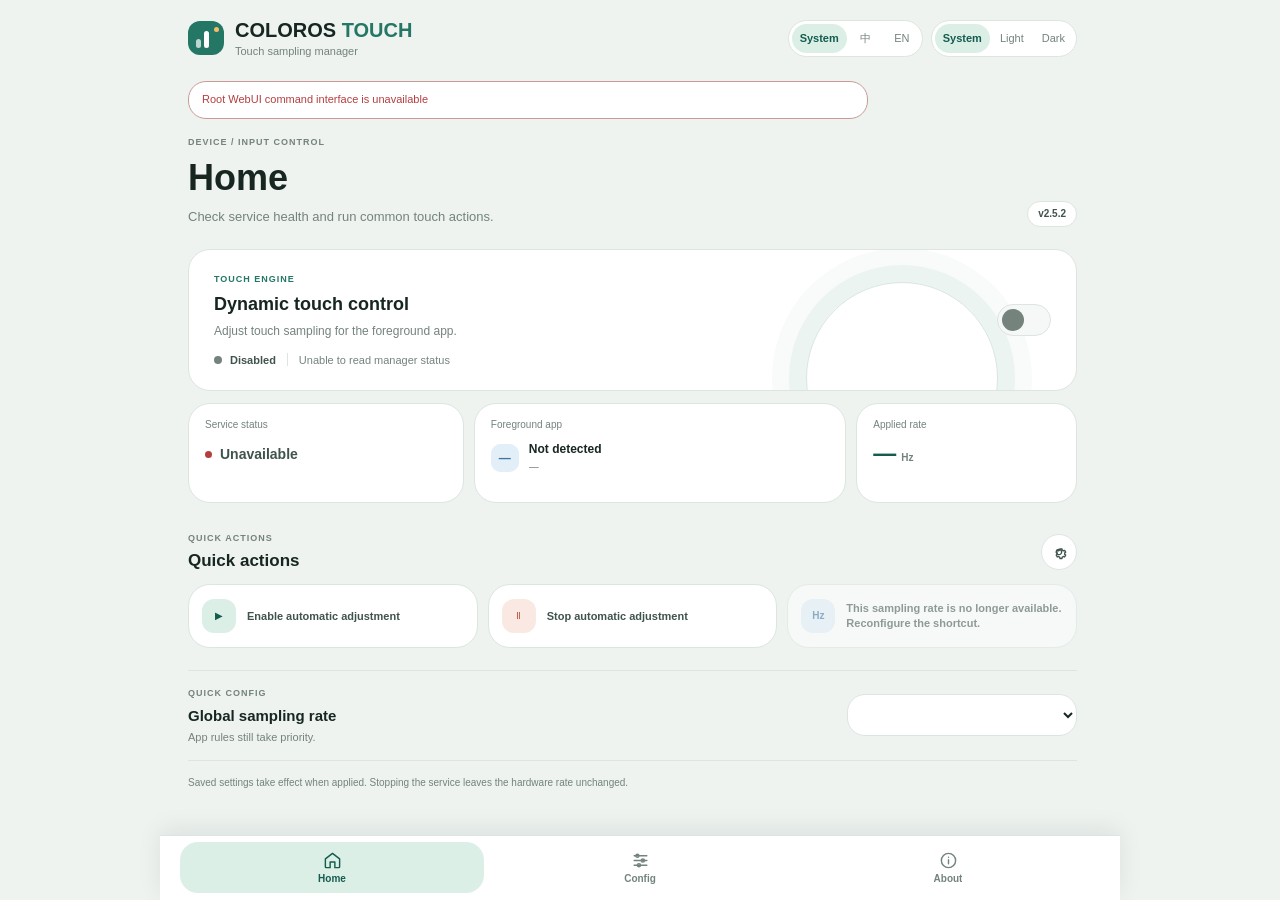
==== _unpacked/webroot/index.html @ 80cf731c "chore: set up installable module ZIP and GitHub draft releases Co-Authored-By: Claude Code <noreply@" ====
<!doctype html>
<html lang="zh-CN" data-theme="light">
<head>
  <meta charset="utf-8">
  <meta name="viewport" content="width=device-width, initial-scale=1, viewport-fit=cover">
  <meta name="color-scheme" content="light dark">
  <meta name="theme-color" content="#eaf1ee">
  <title>ColorOS Touch</title>
  <script>
    try {
      const mode = localStorage.getItem("touch-ui-theme-mode") || "system";
      const dark = mode === "dark" || (mode === "system" && matchMedia("(prefers-color-scheme: dark)").matches);
      document.documentElement.dataset.theme = dark ? "dark" : "light";
    } catch { document.documentElement.dataset.theme = "light"; }
  </script>
  <link rel="stylesheet" href="https://mui.kernelsu.org/internal/colors.css">
  <link rel="stylesheet" href="https://mui.kernelsu.org/internal/insets.css">
  <link rel="stylesheet" href="style.css">
</head>
<body>
  <main id="app-shell" class="app-shell">
    <header class="topbar">
      <a class="brand" href="#home" aria-label="ColorOS Touch">
        <span class="brand-mark" aria-hidden="true"><i></i><b></b></span>
        <span class="brand-copy"><strong>COLOROS <em>TOUCH</em></strong><small data-i18n="brandCaption">触控采样率管理</small></span>
      </a>
      <div class="preferences">
        <div class="preference-group" role="group" data-i18n-aria="languageLabel" aria-label="界面语言">
          <button type="button" data-language-mode="system" data-i18n="systemShort">系统</button>
          <button type="button" data-language-mode="zh">中</button>
          <button type="button" data-language-mode="en">EN</button>
        </div>
        <div class="preference-group" role="group" data-i18n-aria="themeLabel" aria-label="界面主题">
          <button type="button" data-theme-mode="system" data-i18n="systemShort">系统</button>
          <button type="button" data-theme-mode="light" data-i18n="lightShort">浅色</button>
          <button type="button" data-theme-mode="dark" data-i18n="darkShort">深色</button>
        </div>
      </div>
    </header>

    <div id="message" class="message" role="status" aria-live="polite"></div>

    <section class="page active" id="page-home" data-page="home" aria-labelledby="home-title">
      <div class="page-heading">
        <div><p class="eyebrow" data-i18n="homeEyebrow">DEVICE / INPUT CONTROL</p><h1 id="home-title" data-i18n="homeTitle">首页</h1><p class="page-description" data-i18n="homeDescription">查看触控服务状态并快速调整常用操作。</p></div>
        <span class="version-tag">v2.5.2</span>
      </div>

      <section class="engine-panel" aria-labelledby="engine-title">
        <div class="engine-copy">
          <p class="eyebrow" data-i18n="engineEyebrow">TOUCH ENGINE</p>
          <h2 id="engine-title" data-i18n="engineTitle">动态触控调整</h2>
          <p data-i18n="engineDescription">根据前台应用规则自动调整触控采样率。</p>
          <div class="engine-state"><span id="enabled-state-dot" class="state-dot"></span><strong id="enabled-label">读取中</strong><span class="state-divider"></span><span id="status-description" data-i18n="loading">正在读取状态…</span></div>
        </div>
        <label class="switch" data-i18n-aria="toggleLabel" aria-label="启用触控自动调整">
          <input id="enabled" type="checkbox" aria-labelledby="engine-title">
          <span class="switch-track"></span>
        </label>
      </section>

      <section class="status-grid" data-i18n-aria="statusGridLabel" aria-label="触控服务状态">
        <article class="status-cell">
          <span class="cell-label" data-i18n="serviceStatus">服务状态</span>
          <strong id="service-status" class="status-value loading" aria-live="polite">读取中</strong>
        </article>
        <article class="status-cell app-status-cell">
          <span class="cell-label" data-i18n="foregroundApp">前台应用</span>
          <div class="app-summary">
            <span id="foreground-icon" class="app-icon-placeholder" aria-hidden="true">A</span>
            <span class="app-summary-copy"><strong id="foreground-name" data-i18n="unknownApp">暂未检测</strong><small id="foreground-package">—</small></span>
          </div>
        </article>
        <article class="status-cell">
          <span class="cell-label" data-i18n="appliedRate">当前采样率</span>
          <strong class="rate-value"><span id="current-rate">—</span><small>Hz</small></strong>
        </article>
      </section>

      <section class="quick-section" aria-labelledby="quick-title">
        <div class="section-heading"><div><p class="eyebrow" data-i18n="quickEyebrow">QUICK ACTIONS</p><h2 id="quick-title" data-i18n="quickTitle">快捷操作</h2></div><button class="icon-button configure-shortcuts" type="button" data-goto="config" data-i18n-aria="configureShortcuts" aria-label="配置快捷操作" title="配置快捷操作"><svg viewBox="0 0 24 24" aria-hidden="true"><path d="M12 8.5a3.5 3.5 0 1 0 0 7 3.5 3.5 0 0 0 0-7Z"/><path d="m19.4 15 .1.1 1.4 1.1-1.4 2.4-1.7-.7a7.9 7.9 0 0 1-1.5.9l-.3 1.8h-2.8l-.3-1.8a7.9 7.9 0 0 1-1.5-.9l-1.7.7-1.4-2.4 1.4-1.1a7.8 7.8 0 0 1 0-1.8l-1.4-1.1 1.4-2.4 1.7.7a7.9 7.9 0 0 1 1.5-.9l.3-1.8h2.8l.3 1.8a7.9 7.9 0 0 1 1.5.9l1.7-.7 1.4 2.4-1.4 1.1a7.8 7.8 0 0 1 0 1.8Z"/></svg></button></div>
        <div id="quick-actions" class="quick-actions"></div>
      </section>

      <section class="quick-config" aria-labelledby="quick-config-title">
        <div><p class="eyebrow" data-i18n="quickConfigEyebrow">QUICK CONFIG</p><h2 id="quick-config-title" data-i18n="globalRateTitle">全局采样率</h2><p data-i18n="quickConfigHint">应用规则仍优先于全局值。</p></div>
        <label class="field compact-field"><span class="visually-hidden" data-i18n="globalRateLabel">全局触控采样率</span><select id="home-global-rate" data-i18n-aria="globalRateLabel" aria-label="全局触控采样率"></select></label>
      </section>
      <p class="page-footnote" data-i18n="homeFootnote">配置更改保存后生效；硬件当前值由系统或后续规则决定。</p>
    </section>

    <section class="page" id="page-config" data-page="config" aria-labelledby="config-title" hidden>
      <div class="page-heading">
        <div><p class="eyebrow" data-i18n="configEyebrow">PROFILES / COMMANDS</p><h1 id="config-title" data-i18n="configTitle">配置</h1><p class="page-description" data-i18n="configDescription">设置全局采样率、应用规则、命令映射和快捷操作。</p></div>
      </div>

      <section class="config-section" aria-labelledby="config-global-title">
        <div class="section-heading"><div><p class="eyebrow" data-i18n="baselineEyebrow">BASELINE / ALL APPS</p><h2 id="config-global-title" data-i18n="globalRateTitle">全局采样率</h2><p class="section-description" data-i18n="globalHint">未命中应用规则时采用此值。</p></div><span class="rate-readout"><strong id="global-rate-value">125</strong><small>Hz</small></span></div>
        <label class="field"><span data-i18n="globalRateLabel">全局触控采样率</span><select id="global-rate"></select></label>
      </section>

      <section class="config-section" aria-labelledby="rules-title">
        <div class="section-heading"><div><p class="eyebrow" data-i18n="rulesEyebrow">PER-APP / PRIORITY RULES</p><h2 id="rules-title" class="section-title"><svg class="section-icon" viewBox="0 0 24 24" aria-hidden="true" focusable="false"><rect x="3" y="3" width="7" height="7" rx="2"/><rect x="14" y="3" width="7" height="7" rx="2"/><rect x="3" y="14" width="7" height="7" rx="2"/><rect x="14" y="14" width="7" height="7" rx="2"/></svg><span data-i18n="rulesTitle">应用规则</span></h2><p class="section-description" data-i18n="rulesHint">应用名称和图标仅用于展示，规则文件仍保存包名与采样率。</p></div><span id="app-count" class="count-badge">0</span></div>
        <div class="rule-columns" aria-hidden="true"><span data-i18n="appColumn">应用</span><span data-i18n="rateColumn">采样率</span><span></span></div>
        <div id="game-rules" class="rule-list"></div>
        <form id="add-rule-form" class="add-rule-form">
          <label class="field package-field"><span data-i18n="packageLabel">应用包名</span><input id="new-package" type="text" inputmode="text" autocomplete="off" autocapitalize="none" spellcheck="false" maxlength="255" data-i18n-placeholder="packagePlaceholder" placeholder="com.example.app"></label>
          <label class="field rate-field"><span data-i18n="newRuleRateLabel">采样率</span><select id="new-rate"></select></label>
          <button class="button secondary add-button" type="submit"><span class="plus-mark" aria-hidden="true">+</span><span data-i18n="addAppButton">添加应用</span></button>
        </form>
      </section>

      <section class="config-section fallback-section" aria-labelledby="fallback-title">
        <div class="section-heading"><div><p class="eyebrow">MONITOR / PER-APP FALLBACK</p><h2 id="fallback-title" class="section-title"><svg class="section-icon" viewBox="0 0 24 24" aria-hidden="true" focusable="false"><path d="M4 7h11a5 5 0 0 1 0 10H8M8 13l-4 4 4 4M8 3 4 7l4 4"/></svg><span data-i18n="fallbackTitle">检测方式回退</span></h2><p class="section-description" data-i18n="fallbackHint">指定应用进入前台时切换检测方式；离开后恢复 Activity 事件监听。名单只影响检测方式，不改变应用采样率规则。</p></div></div>
        <label class="fallback-toggle-row"><span data-i18n="fallbackToggle">启用应用检测回退</span><span class="switch"><input id="fallback-enabled" type="checkbox"><span class="switch-track"></span></span></label>
        <div class="fallback-controls">
          <label class="field"><span data-i18n="fallbackMethodLabel">回退方式</span><select id="fallback-method"><option value="observer" data-i18n="fallbackMethodObserver">系统前台进程观察</option><option value="polling" data-i18n="fallbackMethodPolling">定时轮询</option></select></label>
          <label class="field"><span data-i18n="fallbackIntervalLabel">轮询间隔（秒）</span><input id="fallback-interval" type="number" min="1" max="60" step="1" value="3" inputmode="numeric"></label>
        </div>
        <div class="fallback-list-heading"><strong data-i18n="fallbackPackagesLabel">回退名单应用</strong></div>
        <div id="fallback-packages" class="fallback-packages"></div>
        <form id="add-fallback-form" class="fallback-form">
          <label class="field"><span data-i18n="packageLabel">应用包名</span><input id="fallback-package" type="text" inputmode="text" autocomplete="off" autocapitalize="none" spellcheck="false" maxlength="255" data-i18n-placeholder="fallbackPackagePlaceholder" placeholder="com.example.game"></label>
          <button class="button secondary add-button" type="submit"><span class="plus-mark" aria-hidden="true">+</span><span data-i18n="fallbackAddButton">添加到名单</span></button>
        </form>
      </section>

      <section class="config-section" aria-labelledby="shortcuts-title">
        <div class="section-heading"><div><p class="eyebrow" data-i18n="shortcutSettingsEyebrow">HOME / QUICK ACTIONS</p><h2 id="shortcuts-title" data-i18n="shortcutSettingsTitle">快捷操作设置</h2><p class="section-description" data-i18n="shortcutSettingsHint">选择首页三个操作槽执行的动作。</p></div></div>
        <div id="shortcut-settings" class="shortcut-settings"></div>
      </section>

      <details class="config-section command-section" open>
        <summary><span><p class="eyebrow" data-i18n="commandsEyebrow">ADVANCED / COMMAND MAP</p><strong class="section-title"><svg class="section-icon" viewBox="0 0 24 24" aria-hidden="true" focusable="false"><rect x="3" y="4" width="18" height="16" rx="3"/><path d="m7 9 3 3-3 3M13 15h4"/></svg><span data-i18n="commandsTitle">采样率命令映射</span></strong></span><span class="summary-mark" aria-hidden="true">⌄</span></summary>
        <div class="command-content"><p class="section-description" data-i18n="commandsHint">仅支持安全格式的 touchHidlTest 命令。修改后保存并重启服务以应用。</p>
          <form id="rate-form" class="rate-form">
            <label class="field"><span data-i18n="rateIdLabel">采样率编号</span><input id="rate-id" type="number" min="1" max="9999" step="1" required></label>
            <label class="field command-field"><span data-i18n="commandLabel">触控命令</span><input id="rate-command" type="text" spellcheck="false" required data-i18n-placeholder="commandPlaceholder" placeholder="touchHidlTest -c wo 0 26 12c"></label>
            <button class="button secondary" type="submit" data-i18n="addMappingButton">添加映射</button>
          </form>
          <ul id="rate-list" class="rate-list"></ul>
        </div>
      </details>
    </section>

    <section class="page" id="page-about" data-page="about" aria-labelledby="about-title" hidden>
      <div class="page-heading"><div><p class="eyebrow" data-i18n="aboutEyebrow">MODULE / DIAGNOSTICS</p><h1 id="about-title" data-i18n="aboutTitle">关于</h1><p class="page-description" data-i18n="aboutDescription">模块参数、设备信息和服务运行日志。</p></div></div>
      <section class="config-section" aria-labelledby="params-title">
        <div class="section-heading"><div><p class="eyebrow" data-i18n="paramsEyebrow">MODULE INFORMATION</p><h2 id="params-title" data-i18n="paramsTitle">模块参数</h2></div></div>
        <dl class="parameter-list"><div><dt data-i18n="moduleVersion">模块版本</dt><dd>2.5.2</dd></div><div><dt data-i18n="managerLabel">Root 管理器</dt><dd id="manager-name">—</dd></div><div><dt data-i18n="deviceLabel">设备</dt><dd id="device-info">—</dd></div><div><dt data-i18n="androidLabel">Android 版本</dt><dd id="android-version">—</dd></div><div><dt data-i18n="eventModeLabel">前台检测方式</dt><dd id="event-mode">—</dd></div><div><dt data-i18n="heartbeatLabel">最近心跳</dt><dd id="heartbeat-time">—</dd></div></dl>
      </section>
      <section class="config-section log-section" aria-labelledby="log-title">
        <div class="section-heading"><div><p class="eyebrow" data-i18n="logsEyebrow">SERVICE / LAST 100 LINES</p><h2 id="log-title" data-i18n="logsTitle">运行日志</h2><p class="section-description" data-i18n="logsHint">记录应用切换、规则命中和触控命令结果。</p></div><button id="refresh-log" class="icon-button" type="button" data-i18n-aria="refreshLabel" aria-label="刷新日志" title="刷新日志"><svg viewBox="0 0 24 24" aria-hidden="true"><path d="M20 7v5h-5M4 17v-5h5"/><path d="M5.6 9a7 7 0 0 1 11.8-2L20 12M4 12l2.6 5a7 7 0 0 0 11.8-2"/></svg></button></div>
        <pre id="log-output" aria-live="polite" data-i18n="emptyLog">暂无日志</pre>
      </section>
    </section>

    <div id="save-bar" class="save-bar" hidden><span class="save-state"><i class="save-dot"></i><span data-i18n="unsavedState">有未保存的更改</span></span><button id="save-settings" class="button primary" type="button"><span data-i18n="saveButton">保存更改</span><svg viewBox="0 0 24 24" aria-hidden="true"><path d="M5 12h14M13 6l6 6-6 6"/></svg></button></div>
  </main>

  <nav class="bottom-nav" data-i18n-aria="mainNavigation" aria-label="底部导航">
    <button type="button" class="nav-item active" data-goto="home" aria-current="page"><svg viewBox="0 0 24 24" aria-hidden="true"><path d="m3 10 9-7 9 7v10a1 1 0 0 1-1 1h-5v-7H9v7H4a1 1 0 0 1-1-1z"/></svg><span data-i18n="navHome">首页</span></button>
    <button type="button" class="nav-item" data-goto="config"><svg viewBox="0 0 24 24" aria-hidden="true"><path d="M4 6h16M4 12h16M4 18h16"/><circle cx="8" cy="6" r="2"/><circle cx="15" cy="12" r="2"/><circle cx="10" cy="18" r="2"/></svg><span data-i18n="navConfig">配置</span></button>
    <button type="button" class="nav-item" data-goto="about"><svg viewBox="0 0 24 24" aria-hidden="true"><circle cx="12" cy="12" r="9"/><path d="M12 11v5M12 8h.01"/></svg><span data-i18n="navAbout">关于</span></button>
  </nav>

  <dialog id="unsaved-dialog" class="unsaved-dialog" aria-labelledby="dialog-title" aria-describedby="dialog-copy">
    <form method="dialog" class="dialog-content">
      <span class="dialog-mark" aria-hidden="true">!</span><h2 id="dialog-title" data-i18n="dialogTitle">有未保存的修改</h2><p id="dialog-copy" data-i18n="dialogCopy">离开前要如何处理这些更改？</p>
      <div class="dialog-actions"><button id="dialog-save" class="button primary" type="button" data-i18n="dialogSave">保存</button><button id="dialog-discard" class="button secondary" type="button" data-i18n="dialogDiscard">放弃</button><button id="dialog-continue" class="button quiet" type="button" data-i18n="dialogContinue">继续编辑</button></div>
    </form>
  </dialog>
  <script src="script.js"></script>
</body>
</html>
---- _unpacked/webroot/style.css ----
:root {
  color-scheme: light;
  --page: #eef3f0;
  --card: #ffffff;
  --surface-muted: #f5f8f6;
  --ink: #182622;
  --ink-soft: #40534c;
  --muted: #74837c;
  --line: #dce5e0;
  --accent: var(--primary, #247765);
  --accent-strong: #145c4d;
  --accent-soft: #dcefe7;
  --blue: #3b73a4;
  --blue-soft: #e3eff8;
  --coral: #bd614b;
  --coral-soft: #fae9e3;
  --amber: #9a6a17;
  --amber-soft: #f7efd9;
  --danger: #b43e3e;
  --danger-soft: #f8e3e3;
  --nav-surface: var(--card);
  --nav-ink: var(--ink);
  --radius-small: 12px;
  --radius-control: 18px;
  --radius-card: 22px;
  --radius-dialog: 28px;
  --radius-pill: 999px;
  --top-inset: max(env(safe-area-inset-top, 0px), var(--window-inset-top, 0px));
  --bottom-inset: max(env(safe-area-inset-bottom, 0px), var(--window-inset-bottom, 0px));
  font-family: Roboto, "Noto Sans CJK SC", "Microsoft YaHei", sans-serif;
  font-synthesis: none;
  text-rendering: optimizeLegibility;
}

:root[data-theme="dark"] {
  color-scheme: dark;
  --page: #151d1b;
  --card: #1e2925;
  --surface-muted: #222f2a;
  --ink: #e7efeb;
  --ink-soft: #c0cec7;
  --muted: #91a098;
  --line: #34433c;
  --accent: var(--primary, #70c6a8);
  --accent-strong: #a1e2c9;
  --accent-soft: #263e35;
  --blue: #8abce5;
  --blue-soft: #243746;
  --coral: #ec9b82;
  --coral-soft: #432e29;
  --amber: #e4bd69;
  --amber-soft: #403722;
  --danger: #f09696;
  --danger-soft: #462a2a;
  --nav-surface: var(--card);
  --nav-ink: var(--ink);
}

:root[data-theme-mode="system"][data-theme="light"] {
  --page: var(--background, #eef3f0);
  --card: var(--surfaceContainer, var(--surface, #ffffff));
  --surface-muted: var(--surfaceContainerLow, #f5f8f6);
  --ink: var(--onBackground, #182622);
  --ink-soft: var(--onSurface, #40534c);
  --muted: var(--onSurfaceVariant, #74837c);
  --line: var(--outlineVariant, #dce5e0);
  --accent: var(--primary, #247765);
  --accent-strong: var(--onPrimaryContainer, #145c4d);
  --accent-soft: var(--primaryContainer, #dcefe7);
  --nav-surface: var(--surface, #ffffff);
  --nav-ink: var(--onSurface, #182622);
}

:root[data-theme-mode="system"][data-theme="dark"] {
  --page: var(--background, #151d1b);
  --card: var(--surfaceContainer, var(--surface, #1e2925));
  --surface-muted: var(--surfaceContainerLow, #222f2a);
  --ink: var(--onBackground, #e7efeb);
  --ink-soft: var(--onSurface, #c0cec7);
  --muted: var(--onSurfaceVariant, #91a098);
  --line: var(--outlineVariant, #34433c);
  --accent: var(--primary, #70c6a8);
  --accent-strong: var(--onPrimaryContainer, #a1e2c9);
  --accent-soft: var(--primaryContainer, #263e35);
  --nav-surface: var(--surface, #1e2925);
  --nav-ink: var(--onSurface, #e7efeb);
}

* { box-sizing: border-box; }
html { width: 100%; height: 100%; min-width: 320px; min-height: 100%; scroll-behavior: smooth; background: var(--page); }
body { display: grid; grid-template-rows: minmax(0, 1fr) auto; width: 100%; height: 100vh; height: 100dvh; min-width: 320px; min-height: 0; margin: 0; overflow: hidden; background: var(--page); color: var(--ink); }
button, input, select { font: inherit; }
button, select { -webkit-tap-highlight-color: transparent; }
button { color: inherit; }
button:focus-visible, a:focus-visible, input:focus-visible, select:focus-visible, summary:focus-visible { outline: 2px solid var(--accent); outline-offset: 2px; }
svg { width: 20px; height: 20px; fill: none; stroke: currentColor; stroke-width: 1.8; stroke-linecap: round; stroke-linejoin: round; }
[hidden] { display: none !important; }

.app-shell {
  width: min(100%, 960px);
  height: 100%;
  min-height: 0;
  margin: 0 auto;
  padding: max(14px, var(--top-inset)) 28px calc(170px + var(--bottom-inset));
  overflow-x: hidden;
  overflow-y: auto;
  overscroll-behavior-y: contain;
  scrollbar-gutter: stable;
}
.topbar { display: flex; align-items: center; justify-content: space-between; gap: 24px; min-height: 48px; margin-bottom: 34px; }
.brand { display: inline-flex; align-items: center; gap: 11px; min-width: 0; color: var(--ink); text-decoration: none; }
.brand-mark { position: relative; display: inline-flex; flex: 0 0 36px; align-items: flex-end; gap: 3px; width: 36px; height: 34px; padding: 7px 8px; border-radius: var(--radius-small); background: var(--accent); }
.brand-mark i, .brand-mark b { display: block; width: 5px; border-radius: 5px; background: #fff; }
.brand-mark i { height: 9px; opacity: .7; }
.brand-mark b { height: 17px; }
.brand-mark::after { position: absolute; top: 6px; right: 5px; width: 5px; height: 5px; border-radius: 50%; background: #f5bd67; content: ""; }
.brand-copy { display: grid; gap: 3px; }
.brand-copy strong { font-size: 20px; font-weight: 800; line-height: 1.15; }
.brand-copy em { color: var(--accent); font-style: normal; }
.brand-copy small { color: var(--muted); font-size: 11px; }
.preferences { display: flex; align-items: center; gap: 8px; }
.preference-group { display: inline-flex; gap: 2px; padding: 3px; border: 1px solid var(--line); border-radius: var(--radius-pill); background: var(--card); }
.preference-group button { min-width: 34px; min-height: 29px; padding: 0 8px; border: 0; border-radius: var(--radius-pill); background: transparent; color: var(--muted); font-size: 11px; cursor: pointer; }
.preference-group button[aria-pressed="true"] { background: var(--accent-soft); color: var(--accent-strong); font-weight: 700; }

.page { animation: page-in 180ms ease-out both; }
.page-heading { display: flex; align-items: flex-end; justify-content: space-between; gap: 20px; margin: 0 0 22px; }
.eyebrow { margin: 0 0 8px; color: var(--muted); font: 700 9px/1.2 Roboto, "Noto Sans", sans-serif; letter-spacing: 1px; }
h1, h2, p { overflow-wrap: anywhere; }
h1 { margin: 0; font-size: 36px; font-weight: 700; line-height: 1.2; }
h2 { margin: 0; font-size: 18px; font-weight: 700; line-height: 1.25; }
.page-description { max-width: 560px; margin: 8px 0 0; color: var(--muted); font-size: 13px; line-height: 1.55; }
.version-tag { flex: 0 0 auto; padding: 7px 10px; border: 1px solid var(--line); border-radius: var(--radius-pill); background: var(--card); color: var(--ink-soft); font: 700 10px/1 Roboto, sans-serif; }

.engine-panel { position: relative; display: flex; align-items: center; justify-content: space-between; gap: 22px; min-height: 142px; padding: 22px 25px; overflow: hidden; border: 1px solid var(--line); border-radius: var(--radius-card); background: var(--card); }
.engine-panel::after { position: absolute; right: 78px; bottom: -84px; width: 190px; height: 190px; border: 1px solid rgba(112, 198, 168, .18); border: 1px solid color-mix(in srgb, var(--accent) 18%, transparent); border-radius: 50%; box-shadow: 0 0 0 17px rgba(112, 198, 168, .05), 0 0 0 34px rgba(112, 198, 168, .03); box-shadow: 0 0 0 17px color-mix(in srgb, var(--accent) 5%, transparent), 0 0 0 34px color-mix(in srgb, var(--accent) 3%, transparent); content: ""; pointer-events: none; }
.engine-copy { position: relative; z-index: 1; max-width: 650px; }
.engine-copy > p:not(.eyebrow) { margin: 7px 0 13px; color: var(--muted); font-size: 12px; line-height: 1.5; }
.engine-copy .eyebrow { color: var(--accent); }
.engine-state { display: flex; flex-wrap: wrap; align-items: center; gap: 8px; color: var(--muted); font-size: 11px; }
.engine-state strong { color: var(--ink-soft); font-weight: 700; }
.state-dot { width: 8px; height: 8px; border-radius: 50%; background: var(--muted); }
.state-dot.enabled-dot { background: #36a778; box-shadow: 0 0 0 3px rgba(54, 167, 120, .16); box-shadow: 0 0 0 3px color-mix(in srgb, #36a778 16%, transparent); }
.state-divider { width: 1px; height: 13px; margin: 0 3px; background: var(--line); }
.switch { position: relative; z-index: 1; flex: 0 0 auto; width: 54px; height: 32px; cursor: pointer; }
.switch input { position: absolute; width: 1px; height: 1px; opacity: 0; }
.switch-track { position: absolute; inset: 0; border: 1px solid var(--line); border-radius: var(--radius-pill); background: var(--surface-muted); transition: background .18s ease, border-color .18s ease; }
.switch-track::after { position: absolute; top: 4px; left: 4px; width: 22px; height: 22px; border-radius: 50%; background: var(--muted); content: ""; transition: transform .18s ease, background .18s ease; }
.switch input:checked + .switch-track { border-color: var(--accent); background: var(--accent); }
.switch input:checked + .switch-track::after { transform: translateX(22px); background: #fff; }
.switch input:focus-visible + .switch-track { outline: 2px solid var(--accent); outline-offset: 3px; }

.status-grid { display: grid; grid-template-columns: 1fr 1.35fr .8fr; gap: 10px; margin-top: 12px; }
.status-cell { min-width: 0; min-height: 100px; padding: 15px 16px; border: 1px solid var(--line); border-radius: var(--radius-card); background: var(--card); }
.cell-label { display: block; margin-bottom: 12px; color: var(--muted); font-size: 10px; }
.status-value { display: inline-flex; align-items: center; min-height: 24px; color: var(--ink-soft); font-size: 14px; font-weight: 700; }
.status-value::before { width: 7px; height: 7px; margin-right: 8px; border-radius: 50%; background: var(--muted); content: ""; }
.status-value.running::before { background: #35a575; }
.status-value.starting::before, .status-value.waiting::before { background: var(--amber); }
.status-value.degraded::before { background: var(--coral); }
.status-value.error::before, .status-value.unavailable::before { background: var(--danger); }
.status-value.disabled::before { background: var(--muted); }
.app-summary { display: flex; align-items: center; gap: 10px; min-width: 0; }
.app-summary-copy { display: grid; gap: 4px; min-width: 0; }
.app-summary-copy strong { overflow: hidden; color: var(--ink); font-size: 12px; text-overflow: ellipsis; white-space: nowrap; }
.app-summary-copy small { overflow: hidden; color: var(--muted); font: 10px/1.3 Roboto, sans-serif; text-overflow: ellipsis; white-space: nowrap; }
.rate-value { display: flex; align-items: baseline; gap: 5px; color: var(--accent-strong); font: 700 23px/1 Roboto, sans-serif; }
.rate-value small, .rate-readout small { color: var(--muted); font-size: 10px; font-weight: 600; }
.app-avatar { position: relative; display: inline-grid; flex: 0 0 38px; width: 38px; height: 38px; overflow: hidden; place-items: center; border: 1px solid var(--line); border-radius: var(--radius-small); background: var(--blue-soft); }
.app-avatar img { position: absolute; inset: 0; width: 100%; height: 100%; object-fit: cover; }
.app-icon-placeholder { display: grid; width: 28px; height: 28px; place-items: center; border-radius: 10px; background: var(--blue-soft); color: var(--blue); font-size: 12px; font-weight: 700; }

.quick-section { margin-top: 30px; }
.section-heading { display: flex; align-items: center; justify-content: space-between; gap: 18px; }
.section-heading .eyebrow { margin-bottom: 6px; }
.section-heading h2 { font-size: 17px; }
.count-badge { flex: 0 0 auto; padding: 7px 10px; border-radius: var(--radius-pill); background: var(--surface-muted); color: var(--ink-soft); font-size: 11px; font-weight: 650; line-height: 1.3; white-space: nowrap; }
.section-title { display: flex; align-items: center; gap: 9px; min-width: 0; }
.section-icon { flex: 0 0 28px; width: 28px; height: 28px; padding: 5px; border-radius: 10px; background: var(--accent-soft); color: var(--accent-strong); }
.quick-actions { display: grid; grid-template-columns: repeat(3, minmax(0, 1fr)); gap: 10px; margin-top: 13px; }
.quick-action { display: flex; align-items: center; gap: 11px; min-width: 0; min-height: 64px; padding: 11px 13px; border: 1px solid var(--line); border-radius: var(--radius-card); background: var(--card); text-align: left; cursor: pointer; transition: border-color .15s ease, transform .15s ease; }
.quick-action:hover:not(:disabled) { transform: translateY(-1px); border-color: var(--accent); }
.quick-action:disabled { opacity: .55; cursor: default; }
.quick-action-icon { display: grid; flex: 0 0 34px; width: 34px; height: 34px; place-items: center; border-radius: var(--radius-small); background: var(--accent-soft); color: var(--accent-strong); font: 700 10px/1 Roboto, sans-serif; }
.quick-action-icon.disable { background: var(--coral-soft); color: var(--coral); }
.quick-action-icon.setGlobal { background: var(--blue-soft); color: var(--blue); }
.quick-action-icon.empty { background: var(--surface-muted); color: var(--muted); }
.quick-action-label { min-width: 0; color: var(--ink-soft); font-size: 11px; font-weight: 650; line-height: 1.35; overflow-wrap: anywhere; }
.icon-button { display: inline-grid; flex: 0 0 36px; width: 36px; height: 36px; padding: 0; place-items: center; border: 1px solid var(--line); border-radius: var(--radius-pill); background: var(--card); color: var(--ink-soft); cursor: pointer; }
.icon-button:hover:not(:disabled) { border-color: var(--accent); color: var(--accent); }
.icon-button:disabled { opacity: .35; cursor: not-allowed; }
.icon-button svg { width: 18px; height: 18px; }
.quick-config { display: flex; align-items: center; justify-content: space-between; gap: 22px; margin-top: 22px; padding: 17px 0; border-top: 1px solid var(--line); border-bottom: 1px solid var(--line); }
.quick-config h2 { font-size: 15px; }
.quick-config p:not(.eyebrow) { margin: 5px 0 0; color: var(--muted); font-size: 11px; }
.compact-field { width: min(230px, 42%); }
.visually-hidden { position: absolute; width: 1px; height: 1px; overflow: hidden; clip: rect(0, 0, 0, 0); white-space: nowrap; }
.page-footnote { margin: 14px 0 0; color: var(--muted); font-size: 10px; line-height: 1.5; }

.config-section { padding: 21px 0 23px; border-bottom: 1px solid var(--line); }
.section-description { max-width: 680px; margin: 6px 0 0; color: var(--muted); font-size: 11px; line-height: 1.55; }
.rate-readout { display: inline-flex; align-items: baseline; gap: 4px; padding: 8px 11px; border-radius: var(--radius-pill); background: var(--accent-soft); color: var(--accent-strong); }
.rate-readout strong { font: 700 18px/1 Roboto, sans-serif; }
.field { display: grid; gap: 7px; min-width: 0; color: var(--ink-soft); font-size: 10px; font-weight: 650; }
.field input, .field select { width: 100%; min-width: 0; min-height: 42px; padding: 0 14px; border: 1px solid var(--line); border-radius: var(--radius-control); background: var(--card); color: var(--ink); font-size: 12px; }
.field input::placeholder { color: var(--muted); opacity: .8; }
.field select { padding-right: 30px; }
#global-rate { max-width: 360px; margin-top: 16px; }
.rule-columns, .rule-row { display: grid; grid-template-columns: minmax(0, 1fr) 145px 40px; align-items: center; gap: 12px; }
.rule-columns { padding: 15px 0 7px; color: var(--muted); font-size: 9px; }
.rule-row { min-height: 64px; padding: 8px 0; border-top: 1px solid var(--line); }
.application-identity { display: flex; align-items: center; gap: 10px; min-width: 0; }
.application-copy { display: grid; gap: 4px; min-width: 0; }
.application-copy strong { overflow: hidden; color: var(--ink); font-size: 12px; font-weight: 650; text-overflow: ellipsis; white-space: nowrap; }
.application-copy small { overflow: hidden; color: var(--muted); font: 10px/1.25 Roboto, sans-serif; text-overflow: ellipsis; white-space: nowrap; }
.rule-row select { width: 100%; min-width: 0; min-height: 38px; padding: 0 10px; border: 1px solid var(--line); border-radius: var(--radius-control); background: var(--card); color: var(--ink); font-size: 11px; }
.remove-button { width: 34px; height: 34px; border-color: transparent; color: var(--muted); }
.remove-button svg { width: 17px; height: 17px; }
.empty-rules { margin: 0; padding: 18px 10px; border-top: 1px solid var(--line); color: var(--muted); font-size: 11px; line-height: 1.6; text-align: center; }
.add-rule-form { display: grid; grid-template-columns: minmax(0, 1fr) 160px auto; align-items: end; gap: 10px; margin-top: 16px; }
.fallback-toggle-row { display: flex; align-items: center; justify-content: space-between; gap: 18px; min-height: 52px; margin-top: 13px; color: var(--ink-soft); font-size: 11px; font-weight: 650; cursor: pointer; }
.fallback-controls { display: grid; grid-template-columns: minmax(0, 1fr) minmax(140px, .45fr); gap: 12px; margin-top: 8px; }
.fallback-controls input:disabled { opacity: .55; }
.fallback-list-heading { margin-top: 17px; color: var(--ink-soft); font-size: 10px; }
.fallback-packages { margin-top: 7px; }
.fallback-row { display: grid; grid-template-columns: minmax(0, 1fr) 40px; align-items: center; gap: 12px; min-height: 58px; padding: 7px 0; border-top: 1px solid var(--line); }
.fallback-form { display: grid; grid-template-columns: minmax(0, 1fr) auto; align-items: end; gap: 10px; margin-top: 13px; }
.button { display: inline-flex; align-items: center; justify-content: center; gap: 8px; min-height: 42px; padding: 0 16px; border: 1px solid transparent; border-radius: var(--radius-pill); font-size: 11px; font-weight: 700; cursor: pointer; transition: transform .15s ease, filter .15s ease; }
.button:hover { filter: brightness(.97); }
.button:active { transform: translateY(1px); }
.button svg { width: 16px; height: 16px; }
.button.primary { background: var(--accent); color: #fff; }
:root[data-theme="dark"] .button.primary { color: #10221b; }
.button.secondary { border-color: var(--line); background: var(--card); color: var(--ink-soft); }
.button.quiet { border-color: transparent; background: transparent; color: var(--muted); }
.add-button { min-width: 130px; }
.plus-mark { font-size: 18px; font-weight: 400; line-height: 1; }
.shortcut-settings { display: grid; gap: 10px; margin-top: 15px; }
.shortcut-setting-row { display: grid; grid-template-columns: minmax(0, 1fr); gap: 12px; }
.shortcut-setting-row.has-rate { grid-template-columns: minmax(0, 1.4fr) minmax(160px, .8fr); }
.command-section { padding: 0; }
.command-section summary { display: flex; align-items: center; justify-content: space-between; gap: 18px; min-height: 74px; border-radius: var(--radius-control); list-style: none; cursor: pointer; }
.command-section summary::-webkit-details-marker { display: none; }
.command-section summary strong { font-size: 15px; }
.summary-mark { color: var(--muted); font-size: 18px; transition: transform .18s ease; }
.command-section[open] .summary-mark { transform: rotate(180deg); }
.command-content { padding: 0 0 20px; }
.rate-form { display: grid; grid-template-columns: 135px minmax(0, 1fr) auto; align-items: end; gap: 10px; margin-top: 15px; }
.rate-list { display: grid; gap: 0; margin: 12px 0 0; padding: 0; list-style: none; }
.rate-list li { display: grid; grid-template-columns: 64px minmax(0, 1fr) 34px; align-items: center; gap: 12px; min-height: 47px; border-top: 1px solid var(--line); }
.rate-list strong { color: var(--ink-soft); font: 700 11px Roboto, sans-serif; white-space: nowrap; }
.rate-list code { min-width: 0; overflow-wrap: anywhere; color: var(--muted); font: 10px/1.4 "Roboto Mono", Consolas, monospace; }
.mapping-remove { width: 32px; height: 32px; }
.parameter-list { display: grid; margin: 15px 0 0; }
.parameter-list > div { display: grid; grid-template-columns: minmax(125px, .7fr) minmax(0, 1.3fr); gap: 16px; padding: 11px 0; border-top: 1px solid var(--line); }
.parameter-list dt { color: var(--muted); font-size: 11px; }
.parameter-list dd { margin: 0; color: var(--ink-soft); font-size: 11px; font-weight: 650; overflow-wrap: anywhere; }
.log-section { border-bottom: 0; }
.log-section pre { max-height: min(43vh, 420px); min-height: 145px; margin: 14px 0 0; padding: 16px; overflow: auto; border: 1px solid var(--line); border-radius: var(--radius-card); background: var(--card); color: var(--ink-soft); font: 10px/1.6 "Roboto Mono", Consolas, monospace; white-space: pre-wrap; overflow-wrap: anywhere; }

.bottom-nav { position: relative; z-index: 20; display: grid; grid-template-columns: repeat(3, minmax(0, 1fr)); gap: 4px; width: min(100%, 960px); min-height: 65px; margin: 0 auto; padding: 6px 20px calc(7px + var(--bottom-inset)); border-top: 1px solid var(--line); background: var(--nav-surface); color: var(--nav-ink); box-shadow: 0 -6px 24px rgba(16, 29, 24, .08); box-shadow: 0 -6px 24px color-mix(in srgb, #101d18 8%, transparent); }
.nav-item { display: grid; min-width: 0; min-height: 48px; justify-items: center; align-content: center; gap: 3px; padding: 3px 8px; border: 0; border-radius: var(--radius-control); background: transparent; color: var(--muted); cursor: pointer; }
.nav-item svg { width: 19px; height: 19px; }
.nav-item span { max-width: 100%; overflow: hidden; font-size: 10px; font-weight: 650; text-overflow: ellipsis; white-space: nowrap; }
.nav-item.active { background: var(--accent-soft); color: var(--accent-strong); }
.save-bar { position: fixed; z-index: 19; right: max(14px, calc((100vw - 904px) / 2)); bottom: calc(75px + var(--bottom-inset)); left: max(14px, calc((100vw - 904px) / 2)); display: flex; align-items: center; justify-content: space-between; gap: 12px; min-height: 56px; padding: 7px 9px 7px 15px; border: 1px solid var(--line); border-radius: var(--radius-card); background: var(--card); box-shadow: 0 8px 28px rgba(16, 29, 24, .15); box-shadow: 0 8px 28px color-mix(in srgb, #101d18 15%, transparent); }
.save-state { display: inline-flex; align-items: center; gap: 8px; min-width: 0; color: var(--amber); font-size: 11px; font-weight: 650; }
.save-dot { flex: 0 0 7px; width: 7px; height: 7px; border-radius: 50%; background: var(--amber); }
.save-bar .button { min-height: 38px; }
.message { display: none; max-width: 680px; margin: -15px 0 18px; padding: 10px 13px; border: 1px solid var(--line); border-radius: var(--radius-control); background: var(--card); color: var(--ink-soft); font-size: 11px; line-height: 1.45; }
.message.visible { display: block; animation: page-in 140ms ease-out both; }
.message.error { border-color: rgba(180, 62, 62, .45); border-color: color-mix(in srgb, var(--danger) 45%, var(--line)); color: var(--danger); }
.unsaved-dialog { width: min(420px, calc(100% - 28px)); padding: 0; border: 1px solid var(--line); border-radius: var(--radius-dialog); background: var(--card); color: var(--ink); box-shadow: 0 20px 70px #0006; }
.unsaved-dialog::backdrop { background: #10171499; backdrop-filter: blur(2px); }
.dialog-content { padding: 23px; }
.dialog-mark { display: grid; width: 34px; height: 34px; margin-bottom: 14px; place-items: center; border-radius: var(--radius-small); background: var(--amber-soft); color: var(--amber); font-size: 18px; font-weight: 700; }
.dialog-content h2 { font-size: 17px; }
.dialog-content p { margin: 8px 0 21px; color: var(--muted); font-size: 12px; line-height: 1.5; }
.dialog-actions { display: flex; flex-wrap: wrap; justify-content: flex-end; gap: 7px; }

@keyframes page-in { from { opacity: .55; transform: translateY(3px); } to { opacity: 1; transform: translateY(0); } }

@media (max-width: 650px) {
  .app-shell { padding-right: 18px; padding-left: 18px; }
  .topbar { flex-wrap: wrap; gap: 11px; margin-bottom: 28px; }
  .preferences { width: 100%; justify-content: space-between; }
  .preference-group { flex: 1 1 0; justify-content: center; }
  .preference-group button { flex: 1 1 0; }
  .page-heading { margin-bottom: 18px; }
  .status-grid { grid-template-columns: 1fr 1fr; }
  .app-status-cell { grid-column: 1 / -1; grid-row: 2; }
  .quick-actions { grid-template-columns: 1fr; gap: 7px; }
  .quick-action { min-height: 54px; }
  .shortcut-setting-row.has-rate { grid-template-columns: minmax(0, 1fr) minmax(128px, .8fr); }
  .rate-form { grid-template-columns: 110px minmax(0, 1fr); }
  .rate-form .button { grid-column: 1 / -1; }
  .bottom-nav { padding-right: 13px; padding-left: 13px; }
  .save-bar { right: 12px; left: 12px; }
}

@media (max-width: 390px) {
  .app-shell { padding-right: 13px; padding-left: 13px; }
  .brand-copy strong { font-size: 18px; }
  .preferences { gap: 5px; }
  .preference-group button { min-width: 30px; padding-right: 5px; padding-left: 5px; font-size: 10px; }
  h1 { font-size: 32px; }
  .engine-panel { min-height: 138px; padding: 18px 14px; }
  .engine-copy > p:not(.eyebrow) { max-width: 235px; }
  .status-cell { padding: 13px 11px; }
  .rule-columns, .rule-row { grid-template-columns: minmax(0, 1fr) 104px 32px; gap: 6px; }
  .rule-row select { min-height: 36px; padding: 0 4px; font-size: 10px; }
  .remove-button { width: 32px; height: 32px; }
  .application-identity { gap: 7px; }
  .app-avatar { flex-basis: 32px; width: 32px; height: 32px; }
  .application-copy strong { font-size: 10px; }
  .application-copy small { font-size: 9px; }
  .add-rule-form { grid-template-columns: minmax(0, 1fr) 105px; gap: 8px; }
  .add-rule-form .add-button { grid-column: 1 / -1; }
  .fallback-controls { grid-template-columns: minmax(0, 1fr) minmax(100px, .55fr); gap: 8px; }
  .fallback-form { grid-template-columns: minmax(0, 1fr) 120px; gap: 8px; }
  .fallback-form .add-button { min-width: 0; padding: 0 8px; }
  .shortcut-setting-row { grid-template-columns: 1fr; gap: 8px; }
  .parameter-list > div { grid-template-columns: 115px minmax(0, 1fr); gap: 9px; }
  .save-bar { min-height: 53px; padding-left: 10px; }
  .save-state { max-width: 48%; font-size: 10px; }
  .save-bar .button { padding: 0 10px; }
  .bottom-nav { padding-right: 8px; padding-left: 8px; }
}

@media (prefers-reduced-motion: reduce) {
  *, *::before, *::after { scroll-behavior: auto !important; transition-duration: .01ms !important; animation-duration: .01ms !important; }
}
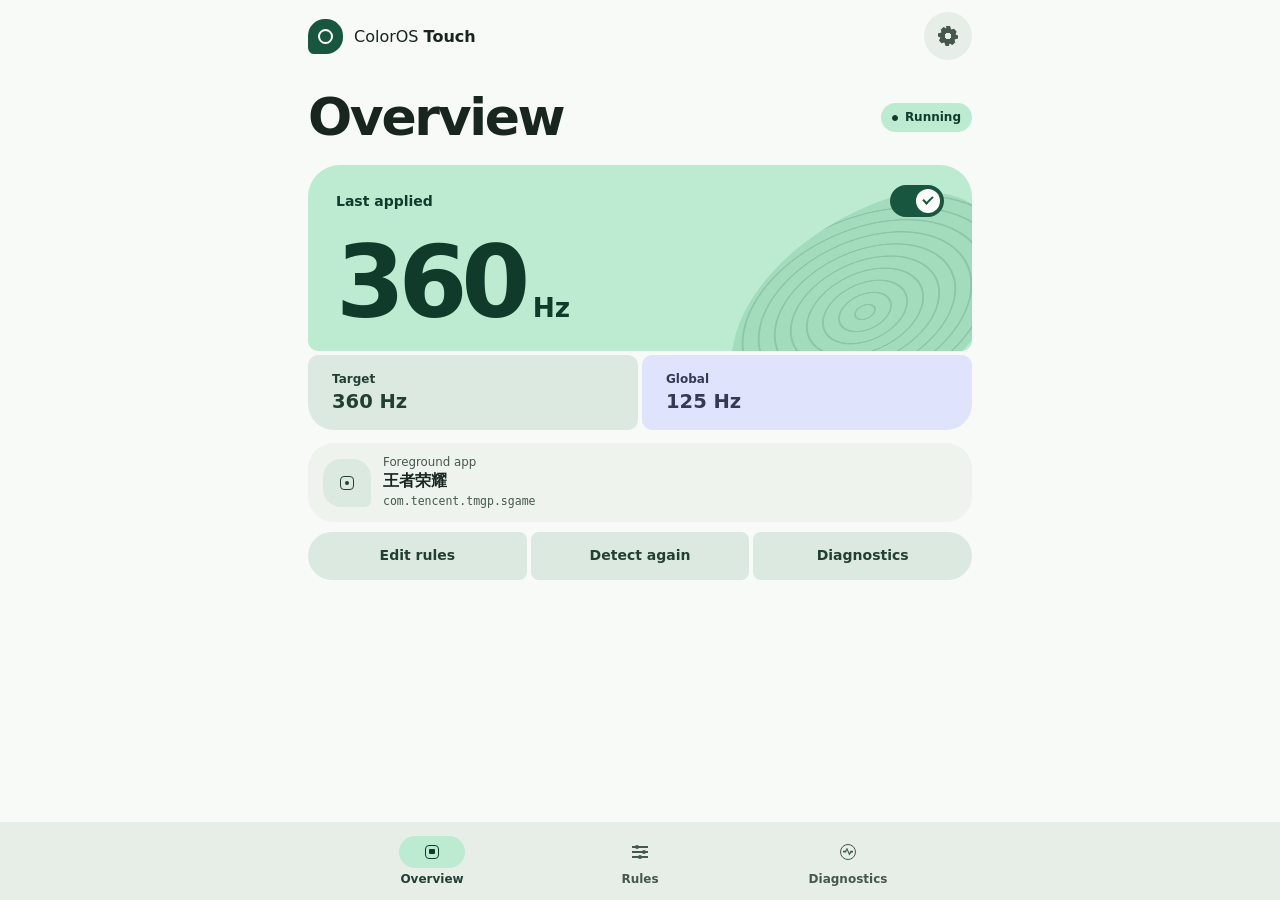
==== commit c35b3e46: "release: 1.0.0 initial public build with hardened Rust listener - mark every build as unofficial in " ====
--- a/_unpacked/webroot/index.html
+++ b/_unpacked/webroot/index.html
@@ -1,175 +1,109 @@
 <!doctype html>
-<html lang="zh-CN" data-theme="light">
+<html lang="zh-CN">
 <head>
   <meta charset="utf-8">
-  <meta name="viewport" content="width=device-width, initial-scale=1, viewport-fit=cover">
+  <meta name="viewport" content="width=device-width,initial-scale=1,viewport-fit=cover">
+  <meta name="theme-color" content="#f7faf6">
   <meta name="color-scheme" content="light dark">
-  <meta name="theme-color" content="#eaf1ee">
   <title>ColorOS Touch</title>
-  <script>
-    try {
-      const mode = localStorage.getItem("touch-ui-theme-mode") || "system";
-      const dark = mode === "dark" || (mode === "system" && matchMedia("(prefers-color-scheme: dark)").matches);
-      document.documentElement.dataset.theme = dark ? "dark" : "light";
-    } catch { document.documentElement.dataset.theme = "light"; }
-  </script>
-  <link rel="stylesheet" href="https://mui.kernelsu.org/internal/colors.css">
-  <link rel="stylesheet" href="https://mui.kernelsu.org/internal/insets.css">
   <link rel="stylesheet" href="style.css">
+  <script defer src="script.js"></script>
 </head>
 <body>
-  <main id="app-shell" class="app-shell">
-    <header class="topbar">
-      <a class="brand" href="#home" aria-label="ColorOS Touch">
-        <span class="brand-mark" aria-hidden="true"><i></i><b></b></span>
-        <span class="brand-copy"><strong>COLOROS <em>TOUCH</em></strong><small data-i18n="brandCaption">触控采样率管理</small></span>
-      </a>
-      <div class="preferences">
-        <div class="preference-group" role="group" data-i18n-aria="languageLabel" aria-label="界面语言">
-          <button type="button" data-language-mode="system" data-i18n="systemShort">系统</button>
-          <button type="button" data-language-mode="zh">中</button>
-          <button type="button" data-language-mode="en">EN</button>
+  <header class="topbar">
+    <div class="brand"><span class="mark" aria-hidden="true"></span><span>ColorOS <b>Touch</b></span></div>
+    <button id="preferences" class="icon-button" type="button" data-label="preferences" aria-label="界面设置"><span class="symbol settings-icon" aria-hidden="true"></span></button>
+  </header>
+  <main>
+    <section id="overview" aria-labelledby="overview-title">
+      <div class="page-heading">
+        <h1 id="overview-title" data-i="overview">概览</h1>
+        <span class="state" id="state" data-state="loading" role="status">加载中</span>
+      </div>
+      <div class="telemetry">
+        <div class="telemetry-content">
+          <div class="hero-art" aria-hidden="true"></div>
+          <div class="hero-top">
+            <span data-i="applied">最近成功下发</span>
+            <label class="switch"><input id="enabled" type="checkbox" role="switch" data-label="enable" aria-label="启用触控优化" disabled><span></span></label>
+          </div>
+          <div class="rate"><strong id="applied">—</strong><span>Hz</span></div>
         </div>
-        <div class="preference-group" role="group" data-i18n-aria="themeLabel" aria-label="界面主题">
-          <button type="button" data-theme-mode="system" data-i18n="systemShort">系统</button>
-          <button type="button" data-theme-mode="light" data-i18n="lightShort">浅色</button>
-          <button type="button" data-theme-mode="dark" data-i18n="darkShort">深色</button>
+        <div class="hero-bottom">
+          <div><span data-i="target">目标档</span><b id="target">—</b></div>
+          <div><span data-i="global">全局档</span><b id="global">—</b></div>
         </div>
       </div>
-    </header>
-
-    <div id="message" class="message" role="status" aria-live="polite"></div>
-
-    <section class="page active" id="page-home" data-page="home" aria-labelledby="home-title">
-      <div class="page-heading">
-        <div><p class="eyebrow" data-i18n="homeEyebrow">DEVICE / INPUT CONTROL</p><h1 id="home-title" data-i18n="homeTitle">首页</h1><p class="page-description" data-i18n="homeDescription">查看触控服务状态并快速调整常用操作。</p></div>
-        <span class="version-tag">v2.5.2</span>
+      <div class="info-panel foreground">
+        <div class="app-glyph" aria-hidden="true"><span class="symbol app-icon"></span></div>
+        <div><small data-i="foreground">前台应用</small><strong id="foreground">—</strong><span id="package" class="mono"></span></div>
       </div>
-
-      <section class="engine-panel" aria-labelledby="engine-title">
-        <div class="engine-copy">
-          <p class="eyebrow" data-i18n="engineEyebrow">TOUCH ENGINE</p>
-          <h2 id="engine-title" data-i18n="engineTitle">动态触控调整</h2>
-          <p data-i18n="engineDescription">根据前台应用规则自动调整触控采样率。</p>
-          <div class="engine-state"><span id="enabled-state-dot" class="state-dot"></span><strong id="enabled-label">读取中</strong><span class="state-divider"></span><span id="status-description" data-i18n="loading">正在读取状态…</span></div>
-        </div>
-        <label class="switch" data-i18n-aria="toggleLabel" aria-label="启用触控自动调整">
-          <input id="enabled" type="checkbox" aria-labelledby="engine-title">
-          <span class="switch-track"></span>
-        </label>
-      </section>
-
-      <section class="status-grid" data-i18n-aria="statusGridLabel" aria-label="触控服务状态">
-        <article class="status-cell">
-          <span class="cell-label" data-i18n="serviceStatus">服务状态</span>
-          <strong id="service-status" class="status-value loading" aria-live="polite">读取中</strong>
-        </article>
-        <article class="status-cell app-status-cell">
-          <span class="cell-label" data-i18n="foregroundApp">前台应用</span>
-          <div class="app-summary">
-            <span id="foreground-icon" class="app-icon-placeholder" aria-hidden="true">A</span>
-            <span class="app-summary-copy"><strong id="foreground-name" data-i18n="unknownApp">暂未检测</strong><small id="foreground-package">—</small></span>
-          </div>
-        </article>
-        <article class="status-cell">
-          <span class="cell-label" data-i18n="appliedRate">当前采样率</span>
-          <strong class="rate-value"><span id="current-rate">—</span><small>Hz</small></strong>
-        </article>
-      </section>
-
-      <section class="quick-section" aria-labelledby="quick-title">
-        <div class="section-heading"><div><p class="eyebrow" data-i18n="quickEyebrow">QUICK ACTIONS</p><h2 id="quick-title" data-i18n="quickTitle">快捷操作</h2></div><button class="icon-button configure-shortcuts" type="button" data-goto="config" data-i18n-aria="configureShortcuts" aria-label="配置快捷操作" title="配置快捷操作"><svg viewBox="0 0 24 24" aria-hidden="true"><path d="M12 8.5a3.5 3.5 0 1 0 0 7 3.5 3.5 0 0 0 0-7Z"/><path d="m19.4 15 .1.1 1.4 1.1-1.4 2.4-1.7-.7a7.9 7.9 0 0 1-1.5.9l-.3 1.8h-2.8l-.3-1.8a7.9 7.9 0 0 1-1.5-.9l-1.7.7-1.4-2.4 1.4-1.1a7.8 7.8 0 0 1 0-1.8l-1.4-1.1 1.4-2.4 1.7.7a7.9 7.9 0 0 1 1.5-.9l.3-1.8h2.8l.3 1.8a7.9 7.9 0 0 1 1.5.9l1.7-.7 1.4 2.4-1.4 1.1a7.8 7.8 0 0 1 0 1.8Z"/></svg></button></div>
-        <div id="quick-actions" class="quick-actions"></div>
-      </section>
-
-      <section class="quick-config" aria-labelledby="quick-config-title">
-        <div><p class="eyebrow" data-i18n="quickConfigEyebrow">QUICK CONFIG</p><h2 id="quick-config-title" data-i18n="globalRateTitle">全局采样率</h2><p data-i18n="quickConfigHint">应用规则仍优先于全局值。</p></div>
-        <label class="field compact-field"><span class="visually-hidden" data-i18n="globalRateLabel">全局触控采样率</span><select id="home-global-rate" data-i18n-aria="globalRateLabel" aria-label="全局触控采样率"></select></label>
-      </section>
-      <p class="page-footnote" data-i18n="homeFootnote">配置更改保存后生效；硬件当前值由系统或后续规则决定。</p>
+      <div id="shortcuts" class="quick-actions"></div>
     </section>
 
-    <section class="page" id="page-config" data-page="config" aria-labelledby="config-title" hidden>
-      <div class="page-heading">
-        <div><p class="eyebrow" data-i18n="configEyebrow">PROFILES / COMMANDS</p><h1 id="config-title" data-i18n="configTitle">配置</h1><p class="page-description" data-i18n="configDescription">设置全局采样率、应用规则、命令映射和快捷操作。</p></div>
+    <section id="rules" aria-labelledby="rules-title" hidden>
+      <div class="page-heading"><h1 id="rules-title" data-i="rules">规则</h1><span id="rule-count" class="count"></span></div>
+      <div class="info-panel global-control"><label for="global-rate" data-i="global">全局档</label><select id="global-rate" disabled></select></div>
+      <div class="rules-block">
+        <label class="search"><span class="symbol search-icon" aria-hidden="true"></span><input id="search" type="search" data-placeholder="search" data-label="search" placeholder="搜索应用或包名"></label>
+        <div id="rule-list" class="rule-list"></div>
+        <button id="add-rule" class="add" type="button"><span class="symbol plus-icon" aria-hidden="true"></span><span data-i="addRule">新增规则</span></button>
       </div>
-
-      <section class="config-section" aria-labelledby="config-global-title">
-        <div class="section-heading"><div><p class="eyebrow" data-i18n="baselineEyebrow">BASELINE / ALL APPS</p><h2 id="config-global-title" data-i18n="globalRateTitle">全局采样率</h2><p class="section-description" data-i18n="globalHint">未命中应用规则时采用此值。</p></div><span class="rate-readout"><strong id="global-rate-value">125</strong><small>Hz</small></span></div>
-        <label class="field"><span data-i18n="globalRateLabel">全局触控采样率</span><select id="global-rate"></select></label>
-      </section>
-
-      <section class="config-section" aria-labelledby="rules-title">
-        <div class="section-heading"><div><p class="eyebrow" data-i18n="rulesEyebrow">PER-APP / PRIORITY RULES</p><h2 id="rules-title" class="section-title"><svg class="section-icon" viewBox="0 0 24 24" aria-hidden="true" focusable="false"><rect x="3" y="3" width="7" height="7" rx="2"/><rect x="14" y="3" width="7" height="7" rx="2"/><rect x="3" y="14" width="7" height="7" rx="2"/><rect x="14" y="14" width="7" height="7" rx="2"/></svg><span data-i18n="rulesTitle">应用规则</span></h2><p class="section-description" data-i18n="rulesHint">应用名称和图标仅用于展示，规则文件仍保存包名与采样率。</p></div><span id="app-count" class="count-badge">0</span></div>
-        <div class="rule-columns" aria-hidden="true"><span data-i18n="appColumn">应用</span><span data-i18n="rateColumn">采样率</span><span></span></div>
-        <div id="game-rules" class="rule-list"></div>
-        <form id="add-rule-form" class="add-rule-form">
-          <label class="field package-field"><span data-i18n="packageLabel">应用包名</span><input id="new-package" type="text" inputmode="text" autocomplete="off" autocapitalize="none" spellcheck="false" maxlength="255" data-i18n-placeholder="packagePlaceholder" placeholder="com.example.app"></label>
-          <label class="field rate-field"><span data-i18n="newRuleRateLabel">采样率</span><select id="new-rate"></select></label>
-          <button class="button secondary add-button" type="submit"><span class="plus-mark" aria-hidden="true">+</span><span data-i18n="addAppButton">添加应用</span></button>
-        </form>
-      </section>
-
-      <section class="config-section fallback-section" aria-labelledby="fallback-title">
-        <div class="section-heading"><div><p class="eyebrow">MONITOR / PER-APP FALLBACK</p><h2 id="fallback-title" class="section-title"><svg class="section-icon" viewBox="0 0 24 24" aria-hidden="true" focusable="false"><path d="M4 7h11a5 5 0 0 1 0 10H8M8 13l-4 4 4 4M8 3 4 7l4 4"/></svg><span data-i18n="fallbackTitle">检测方式回退</span></h2><p class="section-description" data-i18n="fallbackHint">指定应用进入前台时切换检测方式；离开后恢复 Activity 事件监听。名单只影响检测方式，不改变应用采样率规则。</p></div></div>
-        <label class="fallback-toggle-row"><span data-i18n="fallbackToggle">启用应用检测回退</span><span class="switch"><input id="fallback-enabled" type="checkbox"><span class="switch-track"></span></span></label>
-        <div class="fallback-controls">
-          <label class="field"><span data-i18n="fallbackMethodLabel">回退方式</span><select id="fallback-method"><option value="observer" data-i18n="fallbackMethodObserver">系统前台进程观察</option><option value="polling" data-i18n="fallbackMethodPolling">定时轮询</option></select></label>
-          <label class="field"><span data-i18n="fallbackIntervalLabel">轮询间隔（秒）</span><input id="fallback-interval" type="number" min="1" max="60" step="1" value="3" inputmode="numeric"></label>
-        </div>
-        <div class="fallback-list-heading"><strong data-i18n="fallbackPackagesLabel">回退名单应用</strong></div>
-        <div id="fallback-packages" class="fallback-packages"></div>
-        <form id="add-fallback-form" class="fallback-form">
-          <label class="field"><span data-i18n="packageLabel">应用包名</span><input id="fallback-package" type="text" inputmode="text" autocomplete="off" autocapitalize="none" spellcheck="false" maxlength="255" data-i18n-placeholder="fallbackPackagePlaceholder" placeholder="com.example.game"></label>
-          <button class="button secondary add-button" type="submit"><span class="plus-mark" aria-hidden="true">+</span><span data-i18n="fallbackAddButton">添加到名单</span></button>
-        </form>
-      </section>
-
-      <section class="config-section" aria-labelledby="shortcuts-title">
-        <div class="section-heading"><div><p class="eyebrow" data-i18n="shortcutSettingsEyebrow">HOME / QUICK ACTIONS</p><h2 id="shortcuts-title" data-i18n="shortcutSettingsTitle">快捷操作设置</h2><p class="section-description" data-i18n="shortcutSettingsHint">选择首页三个操作槽执行的动作。</p></div></div>
-        <div id="shortcut-settings" class="shortcut-settings"></div>
-      </section>
-
-      <details class="config-section command-section" open>
-        <summary><span><p class="eyebrow" data-i18n="commandsEyebrow">ADVANCED / COMMAND MAP</p><strong class="section-title"><svg class="section-icon" viewBox="0 0 24 24" aria-hidden="true" focusable="false"><rect x="3" y="4" width="18" height="16" rx="3"/><path d="m7 9 3 3-3 3M13 15h4"/></svg><span data-i18n="commandsTitle">采样率命令映射</span></strong></span><span class="summary-mark" aria-hidden="true">⌄</span></summary>
-        <div class="command-content"><p class="section-description" data-i18n="commandsHint">仅支持安全格式的 touchHidlTest 命令。修改后保存并重启服务以应用。</p>
-          <form id="rate-form" class="rate-form">
-            <label class="field"><span data-i18n="rateIdLabel">采样率编号</span><input id="rate-id" type="number" min="1" max="9999" step="1" required></label>
-            <label class="field command-field"><span data-i18n="commandLabel">触控命令</span><input id="rate-command" type="text" spellcheck="false" required data-i18n-placeholder="commandPlaceholder" placeholder="touchHidlTest -c wo 0 26 12c"></label>
-            <button class="button secondary" type="submit" data-i18n="addMappingButton">添加映射</button>
-          </form>
-          <ul id="rate-list" class="rate-list"></ul>
+      <details id="advanced" class="advanced">
+        <summary data-i="advanced">高级设置</summary>
+        <div class="advanced-body">
+          <label for="rates-text" data-i="mappings">触控命令映射</label>
+          <textarea id="rates-text" rows="6" spellcheck="false" dir="ltr"></textarea>
+          <label class="check-row"><input type="checkbox" id="fallback-enabled"><span data-i="fallback">为指定应用加强校准</span></label>
+          <label for="fallback-items" data-i="watchlist">应用包名（每行一个）</label>
+          <textarea id="fallback-items" rows="3" spellcheck="false" dir="ltr"></textarea>
+          <label class="inline" for="poll-interval"><span data-i="interval">校准间隔（秒）</span><input id="poll-interval" type="number" min="1" max="60"></label>
+          <div class="inline" id="backend-row" hidden><label for="backend" data-i="backend">监听后端</label><select id="backend"><option value="shell">Shell</option><option value="rust">Rust · Experimental</option></select></div>
+          <div class="inline"><span data-i="shortcuts">概览快捷操作</span><div id="shortcut-selects" class="shortcut-selects"></div></div>
         </div>
       </details>
+      <div id="save-bar" class="save-bar" hidden><span data-i="unsaved">有未保存的修改</span><button id="discard" class="quiet" type="button" data-i="discard">撤销</button><button id="save" class="primary" type="button" data-i="save">保存</button></div>
     </section>
 
-    <section class="page" id="page-about" data-page="about" aria-labelledby="about-title" hidden>
-      <div class="page-heading"><div><p class="eyebrow" data-i18n="aboutEyebrow">MODULE / DIAGNOSTICS</p><h1 id="about-title" data-i18n="aboutTitle">关于</h1><p class="page-description" data-i18n="aboutDescription">模块参数、设备信息和服务运行日志。</p></div></div>
-      <section class="config-section" aria-labelledby="params-title">
-        <div class="section-heading"><div><p class="eyebrow" data-i18n="paramsEyebrow">MODULE INFORMATION</p><h2 id="params-title" data-i18n="paramsTitle">模块参数</h2></div></div>
-        <dl class="parameter-list"><div><dt data-i18n="moduleVersion">模块版本</dt><dd>2.5.2</dd></div><div><dt data-i18n="managerLabel">Root 管理器</dt><dd id="manager-name">—</dd></div><div><dt data-i18n="deviceLabel">设备</dt><dd id="device-info">—</dd></div><div><dt data-i18n="androidLabel">Android 版本</dt><dd id="android-version">—</dd></div><div><dt data-i18n="eventModeLabel">前台检测方式</dt><dd id="event-mode">—</dd></div><div><dt data-i18n="heartbeatLabel">最近心跳</dt><dd id="heartbeat-time">—</dd></div></dl>
-      </section>
-      <section class="config-section log-section" aria-labelledby="log-title">
-        <div class="section-heading"><div><p class="eyebrow" data-i18n="logsEyebrow">SERVICE / LAST 100 LINES</p><h2 id="log-title" data-i18n="logsTitle">运行日志</h2><p class="section-description" data-i18n="logsHint">记录应用切换、规则命中和触控命令结果。</p></div><button id="refresh-log" class="icon-button" type="button" data-i18n-aria="refreshLabel" aria-label="刷新日志" title="刷新日志"><svg viewBox="0 0 24 24" aria-hidden="true"><path d="M20 7v5h-5M4 17v-5h5"/><path d="M5.6 9a7 7 0 0 1 11.8-2L20 12M4 12l2.6 5a7 7 0 0 0 11.8-2"/></svg></button></div>
-        <pre id="log-output" aria-live="polite" data-i18n="emptyLog">暂无日志</pre>
-      </section>
+    <section id="diagnostics" aria-labelledby="diagnostics-title" hidden>
+      <div class="page-heading"><h1 id="diagnostics-title" data-i="diagnostics">诊断</h1></div>
+      <dl class="diagnostics info-panel" id="details"></dl>
+      <div class="actions connected"><button id="resync" class="primary" type="button" data-i="resync">重新检测</button><button id="refresh" type="button" data-i="refresh">刷新状态</button></div>
+      <div class="log-panel">
+        <div class="log-title"><h2 data-i="logs">运行日志</h2><button id="load-logs" class="quiet" type="button" data-i="loadLogs">查看</button><button id="copy-logs" class="quiet" type="button" data-i="copy" disabled>复制</button></div>
+        <pre id="log-output" tabindex="0" data-i="logEmpty">日志按需读取</pre>
+      </div>
     </section>
-
-    <div id="save-bar" class="save-bar" hidden><span class="save-state"><i class="save-dot"></i><span data-i18n="unsavedState">有未保存的更改</span></span><button id="save-settings" class="button primary" type="button"><span data-i18n="saveButton">保存更改</span><svg viewBox="0 0 24 24" aria-hidden="true"><path d="M5 12h14M13 6l6 6-6 6"/></svg></button></div>
+    <p id="message" class="message" role="status" hidden></p>
   </main>
-
-  <nav class="bottom-nav" data-i18n-aria="mainNavigation" aria-label="底部导航">
-    <button type="button" class="nav-item active" data-goto="home" aria-current="page"><svg viewBox="0 0 24 24" aria-hidden="true"><path d="m3 10 9-7 9 7v10a1 1 0 0 1-1 1h-5v-7H9v7H4a1 1 0 0 1-1-1z"/></svg><span data-i18n="navHome">首页</span></button>
-    <button type="button" class="nav-item" data-goto="config"><svg viewBox="0 0 24 24" aria-hidden="true"><path d="M4 6h16M4 12h16M4 18h16"/><circle cx="8" cy="6" r="2"/><circle cx="15" cy="12" r="2"/><circle cx="10" cy="18" r="2"/></svg><span data-i18n="navConfig">配置</span></button>
-    <button type="button" class="nav-item" data-goto="about"><svg viewBox="0 0 24 24" aria-hidden="true"><circle cx="12" cy="12" r="9"/><path d="M12 11v5M12 8h.01"/></svg><span data-i18n="navAbout">关于</span></button>
+  <nav class="tabbar" data-label="nav" aria-label="主导航">
+    <button type="button" data-page="overview" aria-current="page"><span class="tab-indicator" aria-hidden="true"><span class="symbol overview-icon"></span></span><span data-i="overview">概览</span></button>
+    <button type="button" data-page="rules"><span class="tab-indicator" aria-hidden="true"><span class="symbol rules-icon"></span></span><span data-i="rules">规则</span></button>
+    <button type="button" data-page="diagnostics"><span class="tab-indicator" aria-hidden="true"><span class="symbol diagnostics-icon"></span></span><span data-i="diagnostics">诊断</span></button>
   </nav>
-
-  <dialog id="unsaved-dialog" class="unsaved-dialog" aria-labelledby="dialog-title" aria-describedby="dialog-copy">
+  <dialog id="prefs-dialog">
     <form method="dialog" class="dialog-content">
-      <span class="dialog-mark" aria-hidden="true">!</span><h2 id="dialog-title" data-i18n="dialogTitle">有未保存的修改</h2><p id="dialog-copy" data-i18n="dialogCopy">离开前要如何处理这些更改？</p>
-      <div class="dialog-actions"><button id="dialog-save" class="button primary" type="button" data-i18n="dialogSave">保存</button><button id="dialog-discard" class="button secondary" type="button" data-i18n="dialogDiscard">放弃</button><button id="dialog-continue" class="button quiet" type="button" data-i18n="dialogContinue">继续编辑</button></div>
+      <h2 data-i="preferences">界面设置</h2>
+      <div class="inline"><label for="theme" data-i="theme">主题</label><select id="theme"><option value="system" data-i="system">系统</option><option value="light" data-i="light">浅色</option><option value="dark" data-i="dark">深色</option></select></div>
+      <div class="inline"><label for="language" data-i="language">语言</label><select id="language"><option value="system" data-i="system">系统</option><option value="zh">简体中文</option><option value="en">English</option></select></div>
+      <button class="primary" value="done" data-i="done">完成</button>
     </form>
   </dialog>
-  <script src="script.js"></script>
+  <dialog id="rule-dialog">
+    <form id="rule-form" class="dialog-content">
+      <h2 data-i="newRule">新增应用规则</h2>
+      <label for="app-input" data-i="packageName">应用包名</label>
+      <input id="app-input" list="installed-apps" required autocomplete="off" spellcheck="false" pattern="[A-Za-z0-9_]+(\.[A-Za-z0-9_]+)+" placeholder="com.example.app">
+      <datalist id="installed-apps"></datalist>
+      <label for="app-rate" data-i="target">目标档</label><select id="app-rate"></select>
+      <div class="actions"><button id="cancel-rule" type="button" data-i="cancel">取消</button><button class="primary" type="submit" data-i="add">添加</button></div>
+    </form>
+  </dialog>
+  <dialog id="confirm-dialog">
+    <form method="dialog" class="dialog-content"><h2 data-i="unsaved">有未保存的修改</h2><p data-i="leavePrompt">离开此页前，保存或放弃修改。</p>
+      <div class="actions"><button value="cancel" data-i="cancel">取消</button><button value="discard" data-i="discard">撤销</button><button value="save" class="primary" data-i="save">保存</button></div>
+    </form>
+  </dialog>
+  <dialog id="dropdown-menu" class="dropdown-menu"><div id="dropdown-options" role="listbox"></div></dialog>
 </body>
 </html>
--- a/_unpacked/webroot/style.css
+++ b/_unpacked/webroot/style.css
@@ -1,332 +1,537 @@
 :root {
   color-scheme: light;
-  --page: #eef3f0;
-  --card: #ffffff;
-  --surface-muted: #f5f8f6;
-  --ink: #182622;
-  --ink-soft: #40534c;
-  --muted: #74837c;
-  --line: #dce5e0;
-  --accent: var(--primary, #247765);
-  --accent-strong: #145c4d;
-  --accent-soft: #dcefe7;
-  --blue: #3b73a4;
-  --blue-soft: #e3eff8;
-  --coral: #bd614b;
-  --coral-soft: #fae9e3;
-  --amber: #9a6a17;
-  --amber-soft: #f7efd9;
-  --danger: #b43e3e;
-  --danger-soft: #f8e3e3;
-  --nav-surface: var(--card);
-  --nav-ink: var(--ink);
-  --radius-small: 12px;
-  --radius-control: 18px;
-  --radius-card: 22px;
-  --radius-dialog: 28px;
-  --radius-pill: 999px;
-  --top-inset: max(env(safe-area-inset-top, 0px), var(--window-inset-top, 0px));
-  --bottom-inset: max(env(safe-area-inset-bottom, 0px), var(--window-inset-bottom, 0px));
-  font-family: Roboto, "Noto Sans CJK SC", "Microsoft YaHei", sans-serif;
-  font-synthesis: none;
-  text-rendering: optimizeLegibility;
-}
-
+  --surface: #f7faf6;
+  --surface-low: #eef3ee;
+  --surface-container: #e7eee8;
+  --surface-high: #dfe8e1;
+  --surface-bright: #ffffff;
+  --on-surface: #19251f;
+  --on-surface-variant: #46574d;
+  --outline: #74877a;
+  --outline-variant: #c4d2c7;
+  --primary: #18563f;
+  --on-primary: #ffffff;
+  --primary-container: #bcebd2;
+  --on-primary-container: #103b2b;
+  --secondary-container: #dce9e1;
+  --on-secondary-container: #233f32;
+  --tertiary-container: #e0e3fc;
+  --on-tertiary-container: #343954;
+  --error-container: #ffdad6;
+  --on-error-container: #772821;
+  --inverse-surface: #263a30;
+  --inverse-on-surface: #f3fbf4;
+  --nav-indicator: var(--primary-container);
+  --on-nav-indicator: var(--on-primary-container);
+  --art-fill: #a3dbbd;
+  --art-line: #518b7047;
+  --overlay: #0b1a146b;
+  --shadow: #19352925;
+  --state-layer: #294b3520;
+  --nav-space: calc(78px + env(safe-area-inset-bottom));
+  --gutter: clamp(16px, 5vw, 36px);
+  --motion: 220ms cubic-bezier(.2, .8, .2, 1);
+  font-family: Roboto, system-ui, -apple-system, "Segoe UI", "PingFang SC", "Microsoft YaHei", sans-serif;
+  background: var(--surface);
+  color: var(--on-surface);
+}
 :root[data-theme="dark"] {
   color-scheme: dark;
-  --page: #151d1b;
-  --card: #1e2925;
-  --surface-muted: #222f2a;
-  --ink: #e7efeb;
-  --ink-soft: #c0cec7;
-  --muted: #91a098;
-  --line: #34433c;
-  --accent: var(--primary, #70c6a8);
-  --accent-strong: #a1e2c9;
-  --accent-soft: #263e35;
-  --blue: #8abce5;
-  --blue-soft: #243746;
-  --coral: #ec9b82;
-  --coral-soft: #432e29;
-  --amber: #e4bd69;
-  --amber-soft: #403722;
-  --danger: #f09696;
-  --danger-soft: #462a2a;
-  --nav-surface: var(--card);
-  --nav-ink: var(--ink);
-}
+  --surface: #101813;
+  --surface-low: #18231d;
+  --surface-container: #202e26;
+  --surface-high: #2a3b31;
+  --surface-bright: #26362c;
+  --on-surface: #e6f1e8;
+  --on-surface-variant: #bbcbbf;
+  --outline: #8d9f92;
+  --outline-variant: #415448;
+  --primary: #a3dfbe;
+  --on-primary: #113929;
+  --primary-container: #194b37;
+  --on-primary-container: #ddf9e7;
+  --secondary-container: #2b4638;
+  --on-secondary-container: #d3ecdd;
+  --tertiary-container: #353c5a;
+  --on-tertiary-container: #e2e5ff;
+  --error-container: #6a2925;
+  --on-error-container: #ffd9d4;
+  --inverse-surface: #d7ebde;
+  --inverse-on-surface: #1f3528;
+  --nav-indicator: var(--primary);
+  --on-nav-indicator: var(--on-primary);
+  --art-fill: #245d45;
+  --art-line: #a3dfbe32;
+  --overlay: #000a;
+  --shadow: #0005;
+  --state-layer: #deffe621;
+}
+*, *::before, *::after { box-sizing: border-box; }
+[hidden] { display: none !important; }
+body { margin: 0; }
+h1, h2, p { margin: 0; }
+h1 { font-size: clamp(2.15rem, 7.5vw, 3.25rem); font-weight: 760; line-height: 1.1; letter-spacing: -.045em; }
+h2 { font-size: 1.15rem; font-weight: 720; }
+button, input, select, textarea { font: inherit; }
+button, select, input[type="checkbox"], summary { cursor: pointer; }
+button, select, input:not([type="checkbox"]), textarea { color: var(--on-surface); }
+button {
+  position: relative;
+  min-height: 48px;
+  border: 0;
+  border-radius: 99px;
+  background: var(--secondary-container);
+  color: var(--on-secondary-container);
+  padding: .6rem 1rem;
+  font-size: .875rem;
+  line-height: 1.25;
+  font-weight: 680;
+  transition: border-radius var(--motion), background-color var(--motion), color var(--motion);
+}
+button:disabled, select:disabled { opacity: .54; cursor: default; }
+button:enabled:active { border-radius: 12px; }
+@media (hover: hover) {
+  button:enabled:hover { background-image: linear-gradient(var(--state-layer), var(--state-layer)); }
+}
+:focus-visible { outline: 2px solid var(--primary); outline-offset: 3px; }
+input:not([type="checkbox"]), select, textarea {
+  min-height: 48px;
+  min-width: 0;
+  max-width: 100%;
+  padding: .6rem .75rem;
+  border: 1px solid var(--outline);
+  border-radius: 12px;
+  background: var(--surface-bright);
+}
+select { font-size: .875rem; }
+textarea { width: 100%; resize: vertical; font: .82rem/1.6 ui-monospace, Consolas, monospace; }
+input[type="checkbox"] { accent-color: var(--primary); width: 1.2rem; height: 1.2rem; flex: none; }
+.primary { background-color: var(--primary); color: var(--on-primary); }
+.quiet { color: var(--primary); background-color: transparent; }
 
-:root[data-theme-mode="system"][data-theme="light"] {
-  --page: var(--background, #eef3f0);
-  --card: var(--surfaceContainer, var(--surface, #ffffff));
-  --surface-muted: var(--surfaceContainerLow, #f5f8f6);
-  --ink: var(--onBackground, #182622);
-  --ink-soft: var(--onSurface, #40534c);
-  --muted: var(--onSurfaceVariant, #74837c);
-  --line: var(--outlineVariant, #dce5e0);
-  --accent: var(--primary, #247765);
-  --accent-strong: var(--onPrimaryContainer, #145c4d);
-  --accent-soft: var(--primaryContainer, #dcefe7);
-  --nav-surface: var(--surface, #ffffff);
-  --nav-ink: var(--onSurface, #182622);
-}
+/* App frame */
+.topbar, main {
+  max-width: 736px;
+  margin-inline: auto;
+  padding-left: max(var(--gutter), env(safe-area-inset-left));
+  padding-right: max(var(--gutter), env(safe-area-inset-right));
+}
+.topbar {
+  min-height: calc(72px + env(safe-area-inset-top));
+  padding-top: env(safe-area-inset-top);
+  display: flex;
+  align-items: center;
+  justify-content: space-between;
+}
+.brand { display: flex; align-items: center; gap: 11px; font-size: 1rem; font-weight: 540; }
+.brand b { font-weight: 780; }
+.mark {
+  display: grid;
+  place-items: center;
+  width: 35px;
+  height: 35px;
+  border-radius: 48% 48% 48% 18%;
+  background: var(--primary);
+  color: var(--on-primary);
+}
+.mark::after { content: ""; width: 15px; height: 15px; border: 2px solid currentColor; border-radius: 50%; }
+.icon-button { display: grid; place-items: center; width: 48px; padding: 0; background: var(--surface-container); color: var(--on-surface-variant); }
+main { padding-bottom: calc(var(--nav-space) + 20px); }
+.page-heading { display: flex; justify-content: space-between; align-items: center; gap: 10px; margin: 17px 0 19px; }
+.state, .count {
+  display: inline-flex;
+  align-items: center;
+  gap: 7px;
+  padding: 7px 11px;
+  border-radius: 99px;
+  background: var(--surface-container);
+  color: var(--on-surface-variant);
+  font-size: .75rem;
+  line-height: 1.2;
+  font-weight: 700;
+  white-space: nowrap;
+}
+.state::before { content: ""; width: 6px; height: 6px; border: 1px solid currentColor; border-radius: 50%; flex: none; }
+.state[data-state="running"] { background: var(--primary-container); color: var(--on-primary-container); }
+.state[data-state="running"]::before { background: currentColor; }
+.state[data-state="paused"], .count { background: var(--tertiary-container); color: var(--on-tertiary-container); }
+.state[data-state="degraded"], .state[data-state="stopped"] { background: var(--error-container); color: var(--on-error-container); }
+.count { justify-content: center; min-width: 34px; }
 
-:root[data-theme-mode="system"][data-theme="dark"] {
-  --page: var(--background, #151d1b);
-  --card: var(--surfaceContainer, var(--surface, #1e2925));
-  --surface-muted: var(--surfaceContainerLow, #222f2a);
-  --ink: var(--onBackground, #e7efeb);
-  --ink-soft: var(--onSurface, #c0cec7);
-  --muted: var(--onSurfaceVariant, #91a098);
-  --line: var(--outlineVariant, #34433c);
-  --accent: var(--primary, #70c6a8);
-  --accent-strong: var(--onPrimaryContainer, #a1e2c9);
-  --accent-soft: var(--primaryContainer, #263e35);
-  --nav-surface: var(--surface, #1e2925);
-  --nav-ink: var(--onSurface, #e7efeb);
-}
+/* The applied rate and related settings form one connected surface. */
+.telemetry { display: grid; gap: 4px; }
+.telemetry-content {
+  position: relative;
+  isolation: isolate;
+  overflow: hidden;
+  min-height: 186px;
+  padding: 12px clamp(18px, 5vw, 28px) 19px;
+  border-radius: 32px 32px 10px 10px;
+  background: var(--primary-container);
+  color: var(--on-primary-container);
+}
+.hero-art {
+  position: absolute;
+  z-index: -1;
+  right: -43px;
+  top: 52px;
+  width: clamp(178px, 50%, 300px);
+  height: 190px;
+  transform: rotate(-25deg);
+  border-radius: 65% 37% 61% 40%;
+  background: repeating-radial-gradient(ellipse at center, transparent 0 9px, var(--art-line) 10px 11px, transparent 12px 17px), var(--art-fill);
+  pointer-events: none;
+}
+.hero-top { display: flex; align-items: center; justify-content: space-between; gap: 12px; font-size: .875rem; font-weight: 680; }
+.rate { display: flex; position: relative; align-items: baseline; flex-wrap: wrap; gap: 0 9px; margin-top: 8px; }
+.rate strong {
+  font-size: clamp(3.7rem, 18vw, 6.2rem);
+  line-height: 1;
+  font-weight: 820;
+  font-variant-numeric: tabular-nums;
+  letter-spacing: -.065em;
+}
+.rate > span { font-size: clamp(1.15rem, 4.6vw, 1.65rem); font-weight: 670; }
+.hero-bottom { display: grid; grid-template-columns: repeat(2, minmax(0, 1fr)); gap: 4px; }
+.hero-bottom > div {
+  display: grid;
+  align-content: center;
+  gap: 4px;
+  min-width: 0;
+  min-height: 75px;
+  padding: 11px clamp(15px, 5vw, 24px);
+  border-radius: 10px 10px 10px 26px;
+  background: var(--secondary-container);
+  color: var(--on-secondary-container);
+}
+.hero-bottom > div:last-child { border-radius: 10px 10px 26px 10px; background: var(--tertiary-container); color: var(--on-tertiary-container); }
+.hero-bottom span { font-size: .75rem; font-weight: 650; }
+.hero-bottom b { font-size: 1.22rem; line-height: 1.2; font-variant-numeric: tabular-nums; overflow-wrap: anywhere; }
+.switch { position: relative; display: block; width: 54px; height: 48px; flex: none; }
+.switch input { position: absolute; inset: 0; margin: 0; opacity: 0; width: 100%; height: 100%; }
+.switch span {
+  position: absolute;
+  pointer-events: none;
+  inset: 8px 0;
+  color: var(--on-primary-container);
+  background: var(--primary-container);
+  border: 2px solid currentColor;
+  border-radius: 99px;
+  transition: background-color var(--motion), border-color var(--motion);
+}
+.switch span::before {
+  content: "";
+  position: absolute;
+  width: 16px;
+  height: 16px;
+  top: 6px;
+  left: 6px;
+  border-radius: 50%;
+  background: currentColor;
+  transition: transform var(--motion), width var(--motion), height var(--motion), background-color var(--motion);
+}
+.switch span::after {
+  content: "";
+  position: absolute;
+  width: 10px;
+  height: 6px;
+  top: 9px;
+  right: 9px;
+  border-left: 2px solid var(--primary);
+  border-bottom: 2px solid var(--primary);
+  transform: rotate(-45deg);
+  opacity: 0;
+  transition: opacity var(--motion);
+}
+.switch input:checked + span { background: var(--primary); border-color: var(--primary); color: var(--on-primary); }
+.switch input:checked + span::before { width: 24px; height: 24px; transform: translate(18px, -4px); }
+.switch input:checked + span::after { opacity: 1; }
+.switch input:focus-visible + span { outline: 2px solid var(--on-primary-container); outline-offset: 3px; }
+.switch input:disabled + span { opacity: .55; }
 
-* { box-sizing: border-box; }
-html { width: 100%; height: 100%; min-width: 320px; min-height: 100%; scroll-behavior: smooth; background: var(--page); }
-body { display: grid; grid-template-rows: minmax(0, 1fr) auto; width: 100%; height: 100vh; height: 100dvh; min-width: 320px; min-height: 0; margin: 0; overflow: hidden; background: var(--page); color: var(--ink); }
-button, input, select { font: inherit; }
-button, select { -webkit-tap-highlight-color: transparent; }
-button { color: inherit; }
-button:focus-visible, a:focus-visible, input:focus-visible, select:focus-visible, summary:focus-visible { outline: 2px solid var(--accent); outline-offset: 2px; }
-svg { width: 20px; height: 20px; fill: none; stroke: currentColor; stroke-width: 1.8; stroke-linecap: round; stroke-linejoin: round; }
-[hidden] { display: none !important; }
+/* Content surfaces */
+.info-panel, .rules-block, .advanced, .log-panel { background: var(--surface-low); border-radius: 26px; }
+.foreground { display: grid; grid-template-columns: auto minmax(0, 1fr); align-items: center; gap: 12px; margin: 13px 0 10px; padding: 12px 15px; }
+.foreground > div:last-child { display: grid; gap: 2px; overflow-wrap: anywhere; }
+.foreground small { font-size: .74rem; }
+.foreground small, .mono { color: var(--on-surface-variant); }
+.mono { font: .72rem/1.35 ui-monospace, Consolas, monospace; }
+.mono:empty { display: none; }
+.app-glyph {
+  display: grid;
+  place-items: center;
+  width: 48px;
+  height: 48px;
+  border-radius: 18px 18px 6px 18px;
+  background: var(--secondary-container);
+  color: var(--on-secondary-container);
+}
+.quick-actions, .actions { display: flex; align-items: center; flex-wrap: wrap; gap: 8px; }
+.quick-actions { gap: 4px; }
+.quick-actions button, .connected button { flex: 1 1 0; }
+.quick-actions button { min-width: min(100%, 76px); }
+.quick-actions button:not(:only-child), .connected button { border-radius: 8px; }
+.quick-actions button:first-child:not(:only-child), .connected button:first-child { border-radius: 24px 8px 8px 24px; }
+.quick-actions button:last-child:not(:only-child), .connected button:last-child { border-radius: 8px 24px 24px 8px; }
+.quick-actions button:enabled:active, .connected button:enabled:active { border-radius: 18px; }
+.quick-actions button:only-child { flex: 0 1 auto; }
+.connected { gap: 4px; }
+.global-control, .inline { display: flex; flex-wrap: wrap; align-items: center; justify-content: space-between; gap: .7rem; }
+.global-control { padding: 10px 13px 10px 17px; margin-bottom: 12px; background: var(--tertiary-container); color: var(--on-tertiary-container); font-weight: 710; }
+.global-control select { min-width: 108px; }
+.rules-block { padding: 12px; }
+.search { position: relative; display: block; }
+.search .symbol { position: absolute; left: 14px; top: 14px; color: var(--on-surface-variant); pointer-events: none; }
+.search input {
+  width: 100%;
+  padding-inline: 43px 13px;
+  border: 1px solid transparent;
+  border-radius: 99px;
+  background: var(--surface-high);
+  font-size: .875rem;
+}
+.search input::placeholder { color: var(--on-surface-variant); opacity: 1; }
+.rule-list { display: grid; gap: 3px; margin: 10px 0; }
+.rule-row {
+  display: grid;
+  grid-template-columns: minmax(0, 1fr) minmax(0, auto) 48px;
+  gap: 5px;
+  align-items: center;
+  min-height: 65px;
+  padding: 6px 5px 6px 12px;
+  border-radius: 6px;
+  background: var(--surface-bright);
+}
+.rule-row:first-child { border-top-left-radius: 16px; border-top-right-radius: 16px; }
+.rule-row:last-child { border-bottom-left-radius: 16px; border-bottom-right-radius: 16px; }
+.rule-row span { display: block; overflow-wrap: anywhere; }
+.rule-row span:first-child { font-weight: 650; font-size: .875rem; }
+.rule-row select { max-width: 106px; padding-inline: 6px; }
+.remove { padding: 0; font-size: 1.15rem; }
+.empty { color: var(--on-surface-variant); text-align: center; padding: 18px 8px; font-size: .875rem; }
+.add { display: flex; align-items: center; justify-content: center; gap: 8px; width: 100%; background: var(--primary-container); color: var(--on-primary-container); }
+.advanced, .log-panel { margin-top: 12px; }
+.advanced summary { display: flex; align-items: center; justify-content: space-between; gap: 10px; list-style: none; min-height: 54px; padding: 13px 17px; font-weight: 690; }
+.advanced summary::-webkit-details-marker { display: none; }
+.advanced summary::after { content: ""; flex: none; width: 9px; height: 9px; margin-right: 4px; border-right: 2px solid; border-bottom: 2px solid; transform: translateY(-2px) rotate(45deg); transition: transform var(--motion); }
+.advanced[open] summary::after { transform: translateY(2px) rotate(225deg); }
+.advanced-body, .dialog-content { display: grid; gap: 10px; min-width: 0; }
+.advanced-body { padding: 0 15px 16px; font-size: .875rem; }
+.advanced-body .inline { padding-top: 6px; }
+.check-row { display: flex; align-items: center; gap: 8px; min-height: 48px; }
+#poll-interval { width: 76px; }
+.shortcut-selects, .shortcut-selects > div { display: flex; gap: 6px; flex-wrap: wrap; min-width: 0; }
+.save-bar {
+  position: sticky;
+  bottom: calc(var(--nav-space) + 6px);
+  scroll-margin-bottom: calc(var(--nav-space) + 6px);
+  z-index: 2;
+  display: flex;
+  align-items: center;
+  gap: 4px;
+  margin-top: 12px;
+  padding: 6px;
+  background: var(--surface-high);
+  border: 1px solid var(--outline-variant);
+  border-radius: 24px;
+  box-shadow: 0 3px 12px var(--shadow);
+}
+.save-bar span { margin-inline: 8px auto; font-size: .77rem; font-weight: 630; color: var(--on-surface-variant); }
+.diagnostics { display: grid; gap: 3px; margin: 0 0 12px; background: transparent; }
+.diagnostics > div {
+  display: grid;
+  grid-template-columns: minmax(0, 40%) minmax(0, 1fr);
+  align-items: center;
+  gap: 10px;
+  min-height: 44px;
+  padding: 10px 15px;
+  border-radius: 6px;
+  background: var(--surface-low);
+  font-size: .875rem;
+}
+.diagnostics > div:first-child { border-top-left-radius: 24px; border-top-right-radius: 24px; }
+.diagnostics > div:last-child { border-bottom-left-radius: 24px; border-bottom-right-radius: 24px; }
+.diagnostics dt { color: var(--on-surface-variant); overflow-wrap: anywhere; }
+.diagnostics dd { margin: 0; font-weight: 650; text-align: end; overflow-wrap: anywhere; }
+.log-title { display: flex; gap: 2px; align-items: center; padding: 5px 6px 5px 14px; }
+.log-title h2 { margin-inline-end: auto; font-size: 1rem; }
+.log-title button { padding-inline: 10px; }
+pre {
+  margin: 0;
+  padding: 12px 15px 15px;
+  max-height: 320px;
+  overflow: auto;
+  overflow-wrap: anywhere;
+  white-space: pre-wrap;
+  border-top: 1px solid var(--outline-variant);
+  color: var(--on-surface-variant);
+  font: .78rem/1.55 ui-monospace, Consolas, monospace;
+}
+.message {
+  position: fixed;
+  z-index: 4;
+  inset: auto 16px calc(var(--nav-space) + 8px);
+  width: fit-content;
+  max-width: calc(100% - 32px);
+  margin: auto;
+  padding: .75rem 1rem;
+  border-radius: 16px;
+  background: var(--inverse-surface);
+  color: var(--inverse-on-surface);
+  box-shadow: 0 6px 22px var(--shadow);
+  overflow-wrap: anywhere;
+}
+.message[data-error="true"] { background: var(--error-container); color: var(--on-error-container); }
 
-.app-shell {
-  width: min(100%, 960px);
-  height: 100%;
-  min-height: 0;
-  margin: 0 auto;
-  padding: max(14px, var(--top-inset)) 28px calc(170px + var(--bottom-inset));
-  overflow-x: hidden;
-  overflow-y: auto;
-  overscroll-behavior-y: contain;
-  scrollbar-gutter: stable;
-}
-.topbar { display: flex; align-items: center; justify-content: space-between; gap: 24px; min-height: 48px; margin-bottom: 34px; }
-.brand { display: inline-flex; align-items: center; gap: 11px; min-width: 0; color: var(--ink); text-decoration: none; }
-.brand-mark { position: relative; display: inline-flex; flex: 0 0 36px; align-items: flex-end; gap: 3px; width: 36px; height: 34px; padding: 7px 8px; border-radius: var(--radius-small); background: var(--accent); }
-.brand-mark i, .brand-mark b { display: block; width: 5px; border-radius: 5px; background: #fff; }
-.brand-mark i { height: 9px; opacity: .7; }
-.brand-mark b { height: 17px; }
-.brand-mark::after { position: absolute; top: 6px; right: 5px; width: 5px; height: 5px; border-radius: 50%; background: #f5bd67; content: ""; }
-.brand-copy { display: grid; gap: 3px; }
-.brand-copy strong { font-size: 20px; font-weight: 800; line-height: 1.15; }
-.brand-copy em { color: var(--accent); font-style: normal; }
-.brand-copy small { color: var(--muted); font-size: 11px; }
-.preferences { display: flex; align-items: center; gap: 8px; }
-.preference-group { display: inline-flex; gap: 2px; padding: 3px; border: 1px solid var(--line); border-radius: var(--radius-pill); background: var(--card); }
-.preference-group button { min-width: 34px; min-height: 29px; padding: 0 8px; border: 0; border-radius: var(--radius-pill); background: transparent; color: var(--muted); font-size: 11px; cursor: pointer; }
-.preference-group button[aria-pressed="true"] { background: var(--accent-soft); color: var(--accent-strong); font-weight: 700; }
+/* Navigation uses a separate selection indicator so every item keeps its touch target. */
+.tabbar {
+  position: fixed;
+  z-index: 3;
+  inset: auto 0 0;
+  min-height: var(--nav-space);
+  display: flex;
+  align-items: center;
+  justify-content: center;
+  gap: clamp(4px, 2vw, 16px);
+  padding: 4px max(12px, env(safe-area-inset-right)) calc(4px + env(safe-area-inset-bottom)) max(12px, env(safe-area-inset-left));
+  background: var(--surface-container);
+}
+.tabbar button {
+  display: grid;
+  justify-items: center;
+  align-content: center;
+  gap: 4px;
+  flex: 1 1 0;
+  max-width: 192px;
+  min-height: 62px;
+  padding: 3px;
+  background: transparent;
+  color: var(--on-surface-variant);
+  font-size: .75rem;
+}
+.tab-indicator {
+  display: grid;
+  place-items: center;
+  width: 48px;
+  height: 32px;
+  border-radius: 12px;
+  transition: width var(--motion), border-radius var(--motion), background-color var(--motion);
+}
+.tabbar button[aria-current="page"] { color: var(--on-secondary-container); font-weight: 780; }
+.tabbar button[aria-current="page"] .tab-indicator { width: 66px; border-radius: 99px; background: var(--nav-indicator); color: var(--on-nav-indicator); }
+.tabbar button:active .tab-indicator { border-radius: 10px; }
+dialog {
+  width: min(calc(100% - 32px), 420px);
+  max-height: calc(100% - 32px);
+  padding: 21px;
+  border: 0;
+  border-radius: 30px;
+  background: var(--surface-container);
+  color: var(--on-surface);
+  box-shadow: 0 12px 36px var(--shadow);
+}
+dialog::backdrop { background: var(--overlay); }
+.dialog-content h2 { margin-bottom: 6px; }
+.dialog-content p { color: var(--on-surface-variant); }
+.dialog-content .actions { justify-content: flex-end; margin-top: 6px; }
 
-.page { animation: page-in 180ms ease-out both; }
-.page-heading { display: flex; align-items: flex-end; justify-content: space-between; gap: 20px; margin: 0 0 22px; }
-.eyebrow { margin: 0 0 8px; color: var(--muted); font: 700 9px/1.2 Roboto, "Noto Sans", sans-serif; letter-spacing: 1px; }
-h1, h2, p { overflow-wrap: anywhere; }
-h1 { margin: 0; font-size: 36px; font-weight: 700; line-height: 1.2; }
-h2 { margin: 0; font-size: 18px; font-weight: 700; line-height: 1.25; }
-.page-description { max-width: 560px; margin: 8px 0 0; color: var(--muted); font-size: 13px; line-height: 1.55; }
-.version-tag { flex: 0 0 auto; padding: 7px 10px; border: 1px solid var(--line); border-radius: var(--radius-pill); background: var(--card); color: var(--ink-soft); font: 700 10px/1 Roboto, sans-serif; }
+/* Shared select trigger and anchored menu. */
+.dropdown-trigger {
+  display: inline-flex;
+  align-items: center;
+  justify-content: space-between;
+  gap: 12px;
+  min-width: 0;
+  max-width: 100%;
+  padding-inline: 14px;
+  border-radius: 16px;
+  background: var(--surface-high);
+  color: var(--on-surface);
+  text-align: start;
+}
+.dropdown-trigger span { overflow: hidden; white-space: nowrap; text-overflow: ellipsis; }
+.dropdown-trigger::after {
+  content: "";
+  width: 8px;
+  height: 8px;
+  flex: none;
+  margin: -4px 2px 0 0;
+  border: solid currentColor;
+  border-width: 0 2px 2px 0;
+  transform: rotate(45deg);
+  transition: transform var(--motion);
+}
+.dropdown-trigger[aria-expanded="true"] { border-radius: 12px; background: var(--primary-container); color: var(--on-primary-container); }
+.dropdown-trigger[aria-expanded="true"]::after { transform: translateY(4px) rotate(225deg); }
+.inline .dropdown-trigger, .global-control .dropdown-trigger { min-width: min(100%, 108px); }
+.rule-row .dropdown-trigger { max-width: 106px; padding-inline: 10px; gap: 8px; }
+#app-rate-trigger { width: 100%; }
+.dropdown-menu {
+  position: fixed;
+  inset: auto;
+  max-width: none;
+  margin: 0;
+  padding: 6px;
+  overflow: auto;
+  overscroll-behavior: contain;
+  border: 0;
+  border-radius: 20px;
+  background: var(--surface-bright);
+  box-shadow: 0 5px 24px var(--shadow), 0 0 0 1px var(--outline-variant);
+}
+.dropdown-menu::backdrop { background: transparent; }
+#dropdown-options { display: grid; gap: 3px; }
+.dropdown-option {
+  display: grid;
+  grid-template-columns: minmax(0, 1fr) 12px;
+  align-items: center;
+  gap: 10px;
+  padding-inline: 12px;
+  border-radius: 8px;
+  background: var(--surface-low);
+  color: var(--on-surface);
+  text-align: start;
+  overflow-wrap: anywhere;
+}
+.dropdown-option:first-child { border-top-left-radius: 14px; border-top-right-radius: 14px; }
+.dropdown-option:last-child { border-bottom-left-radius: 14px; border-bottom-right-radius: 14px; }
+.dropdown-option[aria-selected="true"] { border-radius: 14px; background: var(--primary-container); color: var(--on-primary-container); }
+.dropdown-option[aria-selected="true"]::after {
+  content: "";
+  width: 12px;
+  height: 7px;
+  border: solid currentColor;
+  border-width: 0 0 2px 2px;
+  transform: translateY(-2px) rotate(-45deg);
+}
+.dropdown-option:focus-visible { outline-offset: -3px; }
 
-.engine-panel { position: relative; display: flex; align-items: center; justify-content: space-between; gap: 22px; min-height: 142px; padding: 22px 25px; overflow: hidden; border: 1px solid var(--line); border-radius: var(--radius-card); background: var(--card); }
-.engine-panel::after { position: absolute; right: 78px; bottom: -84px; width: 190px; height: 190px; border: 1px solid rgba(112, 198, 168, .18); border: 1px solid color-mix(in srgb, var(--accent) 18%, transparent); border-radius: 50%; box-shadow: 0 0 0 17px rgba(112, 198, 168, .05), 0 0 0 34px rgba(112, 198, 168, .03); box-shadow: 0 0 0 17px color-mix(in srgb, var(--accent) 5%, transparent), 0 0 0 34px color-mix(in srgb, var(--accent) 3%, transparent); content: ""; pointer-events: none; }
-.engine-copy { position: relative; z-index: 1; max-width: 650px; }
-.engine-copy > p:not(.eyebrow) { margin: 7px 0 13px; color: var(--muted); font-size: 12px; line-height: 1.5; }
-.engine-copy .eyebrow { color: var(--accent); }
-.engine-state { display: flex; flex-wrap: wrap; align-items: center; gap: 8px; color: var(--muted); font-size: 11px; }
-.engine-state strong { color: var(--ink-soft); font-weight: 700; }
-.state-dot { width: 8px; height: 8px; border-radius: 50%; background: var(--muted); }
-.state-dot.enabled-dot { background: #36a778; box-shadow: 0 0 0 3px rgba(54, 167, 120, .16); box-shadow: 0 0 0 3px color-mix(in srgb, #36a778 16%, transparent); }
-.state-divider { width: 1px; height: 13px; margin: 0 3px; background: var(--line); }
-.switch { position: relative; z-index: 1; flex: 0 0 auto; width: 54px; height: 32px; cursor: pointer; }
-.switch input { position: absolute; width: 1px; height: 1px; opacity: 0; }
-.switch-track { position: absolute; inset: 0; border: 1px solid var(--line); border-radius: var(--radius-pill); background: var(--surface-muted); transition: background .18s ease, border-color .18s ease; }
-.switch-track::after { position: absolute; top: 4px; left: 4px; width: 22px; height: 22px; border-radius: 50%; background: var(--muted); content: ""; transition: transform .18s ease, background .18s ease; }
-.switch input:checked + .switch-track { border-color: var(--accent); background: var(--accent); }
-.switch input:checked + .switch-track::after { transform: translateX(22px); background: #fff; }
-.switch input:focus-visible + .switch-track { outline: 2px solid var(--accent); outline-offset: 3px; }
-
-.status-grid { display: grid; grid-template-columns: 1fr 1.35fr .8fr; gap: 10px; margin-top: 12px; }
-.status-cell { min-width: 0; min-height: 100px; padding: 15px 16px; border: 1px solid var(--line); border-radius: var(--radius-card); background: var(--card); }
-.cell-label { display: block; margin-bottom: 12px; color: var(--muted); font-size: 10px; }
-.status-value { display: inline-flex; align-items: center; min-height: 24px; color: var(--ink-soft); font-size: 14px; font-weight: 700; }
-.status-value::before { width: 7px; height: 7px; margin-right: 8px; border-radius: 50%; background: var(--muted); content: ""; }
-.status-value.running::before { background: #35a575; }
-.status-value.starting::before, .status-value.waiting::before { background: var(--amber); }
-.status-value.degraded::before { background: var(--coral); }
-.status-value.error::before, .status-value.unavailable::before { background: var(--danger); }
-.status-value.disabled::before { background: var(--muted); }
-.app-summary { display: flex; align-items: center; gap: 10px; min-width: 0; }
-.app-summary-copy { display: grid; gap: 4px; min-width: 0; }
-.app-summary-copy strong { overflow: hidden; color: var(--ink); font-size: 12px; text-overflow: ellipsis; white-space: nowrap; }
-.app-summary-copy small { overflow: hidden; color: var(--muted); font: 10px/1.3 Roboto, sans-serif; text-overflow: ellipsis; white-space: nowrap; }
-.rate-value { display: flex; align-items: baseline; gap: 5px; color: var(--accent-strong); font: 700 23px/1 Roboto, sans-serif; }
-.rate-value small, .rate-readout small { color: var(--muted); font-size: 10px; font-weight: 600; }
-.app-avatar { position: relative; display: inline-grid; flex: 0 0 38px; width: 38px; height: 38px; overflow: hidden; place-items: center; border: 1px solid var(--line); border-radius: var(--radius-small); background: var(--blue-soft); }
-.app-avatar img { position: absolute; inset: 0; width: 100%; height: 100%; object-fit: cover; }
-.app-icon-placeholder { display: grid; width: 28px; height: 28px; place-items: center; border-radius: 10px; background: var(--blue-soft); color: var(--blue); font-size: 12px; font-weight: 700; }
-
-.quick-section { margin-top: 30px; }
-.section-heading { display: flex; align-items: center; justify-content: space-between; gap: 18px; }
-.section-heading .eyebrow { margin-bottom: 6px; }
-.section-heading h2 { font-size: 17px; }
-.count-badge { flex: 0 0 auto; padding: 7px 10px; border-radius: var(--radius-pill); background: var(--surface-muted); color: var(--ink-soft); font-size: 11px; font-weight: 650; line-height: 1.3; white-space: nowrap; }
-.section-title { display: flex; align-items: center; gap: 9px; min-width: 0; }
-.section-icon { flex: 0 0 28px; width: 28px; height: 28px; padding: 5px; border-radius: 10px; background: var(--accent-soft); color: var(--accent-strong); }
-.quick-actions { display: grid; grid-template-columns: repeat(3, minmax(0, 1fr)); gap: 10px; margin-top: 13px; }
-.quick-action { display: flex; align-items: center; gap: 11px; min-width: 0; min-height: 64px; padding: 11px 13px; border: 1px solid var(--line); border-radius: var(--radius-card); background: var(--card); text-align: left; cursor: pointer; transition: border-color .15s ease, transform .15s ease; }
-.quick-action:hover:not(:disabled) { transform: translateY(-1px); border-color: var(--accent); }
-.quick-action:disabled { opacity: .55; cursor: default; }
-.quick-action-icon { display: grid; flex: 0 0 34px; width: 34px; height: 34px; place-items: center; border-radius: var(--radius-small); background: var(--accent-soft); color: var(--accent-strong); font: 700 10px/1 Roboto, sans-serif; }
-.quick-action-icon.disable { background: var(--coral-soft); color: var(--coral); }
-.quick-action-icon.setGlobal { background: var(--blue-soft); color: var(--blue); }
-.quick-action-icon.empty { background: var(--surface-muted); color: var(--muted); }
-.quick-action-label { min-width: 0; color: var(--ink-soft); font-size: 11px; font-weight: 650; line-height: 1.35; overflow-wrap: anywhere; }
-.icon-button { display: inline-grid; flex: 0 0 36px; width: 36px; height: 36px; padding: 0; place-items: center; border: 1px solid var(--line); border-radius: var(--radius-pill); background: var(--card); color: var(--ink-soft); cursor: pointer; }
-.icon-button:hover:not(:disabled) { border-color: var(--accent); color: var(--accent); }
-.icon-button:disabled { opacity: .35; cursor: not-allowed; }
-.icon-button svg { width: 18px; height: 18px; }
-.quick-config { display: flex; align-items: center; justify-content: space-between; gap: 22px; margin-top: 22px; padding: 17px 0; border-top: 1px solid var(--line); border-bottom: 1px solid var(--line); }
-.quick-config h2 { font-size: 15px; }
-.quick-config p:not(.eyebrow) { margin: 5px 0 0; color: var(--muted); font-size: 11px; }
-.compact-field { width: min(230px, 42%); }
-.visually-hidden { position: absolute; width: 1px; height: 1px; overflow: hidden; clip: rect(0, 0, 0, 0); white-space: nowrap; }
-.page-footnote { margin: 14px 0 0; color: var(--muted); font-size: 10px; line-height: 1.5; }
-
-.config-section { padding: 21px 0 23px; border-bottom: 1px solid var(--line); }
-.section-description { max-width: 680px; margin: 6px 0 0; color: var(--muted); font-size: 11px; line-height: 1.55; }
-.rate-readout { display: inline-flex; align-items: baseline; gap: 4px; padding: 8px 11px; border-radius: var(--radius-pill); background: var(--accent-soft); color: var(--accent-strong); }
-.rate-readout strong { font: 700 18px/1 Roboto, sans-serif; }
-.field { display: grid; gap: 7px; min-width: 0; color: var(--ink-soft); font-size: 10px; font-weight: 650; }
-.field input, .field select { width: 100%; min-width: 0; min-height: 42px; padding: 0 14px; border: 1px solid var(--line); border-radius: var(--radius-control); background: var(--card); color: var(--ink); font-size: 12px; }
-.field input::placeholder { color: var(--muted); opacity: .8; }
-.field select { padding-right: 30px; }
-#global-rate { max-width: 360px; margin-top: 16px; }
-.rule-columns, .rule-row { display: grid; grid-template-columns: minmax(0, 1fr) 145px 40px; align-items: center; gap: 12px; }
-.rule-columns { padding: 15px 0 7px; color: var(--muted); font-size: 9px; }
-.rule-row { min-height: 64px; padding: 8px 0; border-top: 1px solid var(--line); }
-.application-identity { display: flex; align-items: center; gap: 10px; min-width: 0; }
-.application-copy { display: grid; gap: 4px; min-width: 0; }
-.application-copy strong { overflow: hidden; color: var(--ink); font-size: 12px; font-weight: 650; text-overflow: ellipsis; white-space: nowrap; }
-.application-copy small { overflow: hidden; color: var(--muted); font: 10px/1.25 Roboto, sans-serif; text-overflow: ellipsis; white-space: nowrap; }
-.rule-row select { width: 100%; min-width: 0; min-height: 38px; padding: 0 10px; border: 1px solid var(--line); border-radius: var(--radius-control); background: var(--card); color: var(--ink); font-size: 11px; }
-.remove-button { width: 34px; height: 34px; border-color: transparent; color: var(--muted); }
-.remove-button svg { width: 17px; height: 17px; }
-.empty-rules { margin: 0; padding: 18px 10px; border-top: 1px solid var(--line); color: var(--muted); font-size: 11px; line-height: 1.6; text-align: center; }
-.add-rule-form { display: grid; grid-template-columns: minmax(0, 1fr) 160px auto; align-items: end; gap: 10px; margin-top: 16px; }
-.fallback-toggle-row { display: flex; align-items: center; justify-content: space-between; gap: 18px; min-height: 52px; margin-top: 13px; color: var(--ink-soft); font-size: 11px; font-weight: 650; cursor: pointer; }
-.fallback-controls { display: grid; grid-template-columns: minmax(0, 1fr) minmax(140px, .45fr); gap: 12px; margin-top: 8px; }
-.fallback-controls input:disabled { opacity: .55; }
-.fallback-list-heading { margin-top: 17px; color: var(--ink-soft); font-size: 10px; }
-.fallback-packages { margin-top: 7px; }
-.fallback-row { display: grid; grid-template-columns: minmax(0, 1fr) 40px; align-items: center; gap: 12px; min-height: 58px; padding: 7px 0; border-top: 1px solid var(--line); }
-.fallback-form { display: grid; grid-template-columns: minmax(0, 1fr) auto; align-items: end; gap: 10px; margin-top: 13px; }
-.button { display: inline-flex; align-items: center; justify-content: center; gap: 8px; min-height: 42px; padding: 0 16px; border: 1px solid transparent; border-radius: var(--radius-pill); font-size: 11px; font-weight: 700; cursor: pointer; transition: transform .15s ease, filter .15s ease; }
-.button:hover { filter: brightness(.97); }
-.button:active { transform: translateY(1px); }
-.button svg { width: 16px; height: 16px; }
-.button.primary { background: var(--accent); color: #fff; }
-:root[data-theme="dark"] .button.primary { color: #10221b; }
-.button.secondary { border-color: var(--line); background: var(--card); color: var(--ink-soft); }
-.button.quiet { border-color: transparent; background: transparent; color: var(--muted); }
-.add-button { min-width: 130px; }
-.plus-mark { font-size: 18px; font-weight: 400; line-height: 1; }
-.shortcut-settings { display: grid; gap: 10px; margin-top: 15px; }
-.shortcut-setting-row { display: grid; grid-template-columns: minmax(0, 1fr); gap: 12px; }
-.shortcut-setting-row.has-rate { grid-template-columns: minmax(0, 1.4fr) minmax(160px, .8fr); }
-.command-section { padding: 0; }
-.command-section summary { display: flex; align-items: center; justify-content: space-between; gap: 18px; min-height: 74px; border-radius: var(--radius-control); list-style: none; cursor: pointer; }
-.command-section summary::-webkit-details-marker { display: none; }
-.command-section summary strong { font-size: 15px; }
-.summary-mark { color: var(--muted); font-size: 18px; transition: transform .18s ease; }
-.command-section[open] .summary-mark { transform: rotate(180deg); }
-.command-content { padding: 0 0 20px; }
-.rate-form { display: grid; grid-template-columns: 135px minmax(0, 1fr) auto; align-items: end; gap: 10px; margin-top: 15px; }
-.rate-list { display: grid; gap: 0; margin: 12px 0 0; padding: 0; list-style: none; }
-.rate-list li { display: grid; grid-template-columns: 64px minmax(0, 1fr) 34px; align-items: center; gap: 12px; min-height: 47px; border-top: 1px solid var(--line); }
-.rate-list strong { color: var(--ink-soft); font: 700 11px Roboto, sans-serif; white-space: nowrap; }
-.rate-list code { min-width: 0; overflow-wrap: anywhere; color: var(--muted); font: 10px/1.4 "Roboto Mono", Consolas, monospace; }
-.mapping-remove { width: 32px; height: 32px; }
-.parameter-list { display: grid; margin: 15px 0 0; }
-.parameter-list > div { display: grid; grid-template-columns: minmax(125px, .7fr) minmax(0, 1.3fr); gap: 16px; padding: 11px 0; border-top: 1px solid var(--line); }
-.parameter-list dt { color: var(--muted); font-size: 11px; }
-.parameter-list dd { margin: 0; color: var(--ink-soft); font-size: 11px; font-weight: 650; overflow-wrap: anywhere; }
-.log-section { border-bottom: 0; }
-.log-section pre { max-height: min(43vh, 420px); min-height: 145px; margin: 14px 0 0; padding: 16px; overflow: auto; border: 1px solid var(--line); border-radius: var(--radius-card); background: var(--card); color: var(--ink-soft); font: 10px/1.6 "Roboto Mono", Consolas, monospace; white-space: pre-wrap; overflow-wrap: anywhere; }
-
-.bottom-nav { position: relative; z-index: 20; display: grid; grid-template-columns: repeat(3, minmax(0, 1fr)); gap: 4px; width: min(100%, 960px); min-height: 65px; margin: 0 auto; padding: 6px 20px calc(7px + var(--bottom-inset)); border-top: 1px solid var(--line); background: var(--nav-surface); color: var(--nav-ink); box-shadow: 0 -6px 24px rgba(16, 29, 24, .08); box-shadow: 0 -6px 24px color-mix(in srgb, #101d18 8%, transparent); }
-.nav-item { display: grid; min-width: 0; min-height: 48px; justify-items: center; align-content: center; gap: 3px; padding: 3px 8px; border: 0; border-radius: var(--radius-control); background: transparent; color: var(--muted); cursor: pointer; }
-.nav-item svg { width: 19px; height: 19px; }
-.nav-item span { max-width: 100%; overflow: hidden; font-size: 10px; font-weight: 650; text-overflow: ellipsis; white-space: nowrap; }
-.nav-item.active { background: var(--accent-soft); color: var(--accent-strong); }
-.save-bar { position: fixed; z-index: 19; right: max(14px, calc((100vw - 904px) / 2)); bottom: calc(75px + var(--bottom-inset)); left: max(14px, calc((100vw - 904px) / 2)); display: flex; align-items: center; justify-content: space-between; gap: 12px; min-height: 56px; padding: 7px 9px 7px 15px; border: 1px solid var(--line); border-radius: var(--radius-card); background: var(--card); box-shadow: 0 8px 28px rgba(16, 29, 24, .15); box-shadow: 0 8px 28px color-mix(in srgb, #101d18 15%, transparent); }
-.save-state { display: inline-flex; align-items: center; gap: 8px; min-width: 0; color: var(--amber); font-size: 11px; font-weight: 650; }
-.save-dot { flex: 0 0 7px; width: 7px; height: 7px; border-radius: 50%; background: var(--amber); }
-.save-bar .button { min-height: 38px; }
-.message { display: none; max-width: 680px; margin: -15px 0 18px; padding: 10px 13px; border: 1px solid var(--line); border-radius: var(--radius-control); background: var(--card); color: var(--ink-soft); font-size: 11px; line-height: 1.45; }
-.message.visible { display: block; animation: page-in 140ms ease-out both; }
-.message.error { border-color: rgba(180, 62, 62, .45); border-color: color-mix(in srgb, var(--danger) 45%, var(--line)); color: var(--danger); }
-.unsaved-dialog { width: min(420px, calc(100% - 28px)); padding: 0; border: 1px solid var(--line); border-radius: var(--radius-dialog); background: var(--card); color: var(--ink); box-shadow: 0 20px 70px #0006; }
-.unsaved-dialog::backdrop { background: #10171499; backdrop-filter: blur(2px); }
-.dialog-content { padding: 23px; }
-.dialog-mark { display: grid; width: 34px; height: 34px; margin-bottom: 14px; place-items: center; border-radius: var(--radius-small); background: var(--amber-soft); color: var(--amber); font-size: 18px; font-weight: 700; }
-.dialog-content h2 { font-size: 17px; }
-.dialog-content p { margin: 8px 0 21px; color: var(--muted); font-size: 12px; line-height: 1.5; }
-.dialog-actions { display: flex; flex-wrap: wrap; justify-content: flex-end; gap: 7px; }
-
-@keyframes page-in { from { opacity: .55; transform: translateY(3px); } to { opacity: 1; transform: translateY(0); } }
-
-@media (max-width: 650px) {
-  .app-shell { padding-right: 18px; padding-left: 18px; }
-  .topbar { flex-wrap: wrap; gap: 11px; margin-bottom: 28px; }
-  .preferences { width: 100%; justify-content: space-between; }
-  .preference-group { flex: 1 1 0; justify-content: center; }
-  .preference-group button { flex: 1 1 0; }
-  .page-heading { margin-bottom: 18px; }
-  .status-grid { grid-template-columns: 1fr 1fr; }
-  .app-status-cell { grid-column: 1 / -1; grid-row: 2; }
-  .quick-actions { grid-template-columns: 1fr; gap: 7px; }
-  .quick-action { min-height: 54px; }
-  .shortcut-setting-row.has-rate { grid-template-columns: minmax(0, 1fr) minmax(128px, .8fr); }
-  .rate-form { grid-template-columns: 110px minmax(0, 1fr); }
-  .rate-form .button { grid-column: 1 / -1; }
-  .bottom-nav { padding-right: 13px; padding-left: 13px; }
-  .save-bar { right: 12px; left: 12px; }
-}
-
-@media (max-width: 390px) {
-  .app-shell { padding-right: 13px; padding-left: 13px; }
-  .brand-copy strong { font-size: 18px; }
-  .preferences { gap: 5px; }
-  .preference-group button { min-width: 30px; padding-right: 5px; padding-left: 5px; font-size: 10px; }
-  h1 { font-size: 32px; }
-  .engine-panel { min-height: 138px; padding: 18px 14px; }
-  .engine-copy > p:not(.eyebrow) { max-width: 235px; }
-  .status-cell { padding: 13px 11px; }
-  .rule-columns, .rule-row { grid-template-columns: minmax(0, 1fr) 104px 32px; gap: 6px; }
-  .rule-row select { min-height: 36px; padding: 0 4px; font-size: 10px; }
-  .remove-button { width: 32px; height: 32px; }
-  .application-identity { gap: 7px; }
-  .app-avatar { flex-basis: 32px; width: 32px; height: 32px; }
-  .application-copy strong { font-size: 10px; }
-  .application-copy small { font-size: 9px; }
-  .add-rule-form { grid-template-columns: minmax(0, 1fr) 105px; gap: 8px; }
-  .add-rule-form .add-button { grid-column: 1 / -1; }
-  .fallback-controls { grid-template-columns: minmax(0, 1fr) minmax(100px, .55fr); gap: 8px; }
-  .fallback-form { grid-template-columns: minmax(0, 1fr) 120px; gap: 8px; }
-  .fallback-form .add-button { min-width: 0; padding: 0 8px; }
-  .shortcut-setting-row { grid-template-columns: 1fr; gap: 8px; }
-  .parameter-list > div { grid-template-columns: 115px minmax(0, 1fr); gap: 9px; }
-  .save-bar { min-height: 53px; padding-left: 10px; }
-  .save-state { max-width: 48%; font-size: 10px; }
-  .save-bar .button { padding: 0 10px; }
-  .bottom-nav { padding-right: 8px; padding-left: 8px; }
-}
-
+/* Small, local CSS icons keep the WebView offline. */
+.symbol { position: relative; display: block; width: 20px; height: 20px; flex: none; }
+.symbol::before, .symbol::after { content: ""; position: absolute; }
+.settings-icon::before {
+  inset: 0;
+  background: radial-gradient(circle, transparent 0 3px, currentColor 3.5px);
+  clip-path: polygon(40% 0, 60% 0, 66% 18%, 80% 14%, 93% 28%, 88% 43%, 100% 47%, 100% 62%, 83% 68%, 86% 83%, 72% 95%, 58% 88%, 54% 100%, 38% 100%, 32% 83%, 17% 86%, 5% 72%, 12% 58%, 0 53%, 0 38%, 17% 32%, 14% 17%, 28% 5%, 42% 12%);
+}
+.overview-icon::before, .app-icon::before { inset: 3px; border: 1.8px solid currentColor; border-radius: 4px; }
+.overview-icon::after { inset: 7px 7px 8px; border-radius: 1px; background: currentColor; }
+.app-icon::after { width: 4px; height: 4px; top: 8px; left: 8px; border-radius: 50%; background: currentColor; }
+.rules-icon { background: linear-gradient(currentColor, currentColor) 2px 4px / 16px 2px no-repeat, linear-gradient(currentColor, currentColor) 2px 9px / 16px 2px no-repeat, linear-gradient(currentColor, currentColor) 2px 14px / 16px 2px no-repeat; }
+.rules-icon::before, .rules-icon::after { width: 4px; height: 4px; background: currentColor; border-radius: 50%; }
+.rules-icon::before { left: 5px; top: 3px; box-shadow: 3px 10px currentColor; }
+.rules-icon::after { left: 12px; top: 8px; }
+.diagnostics-icon::before { inset: 2px; border: 1.8px solid currentColor; border-radius: 50%; }
+.diagnostics-icon::after {
+  inset: 6px 5px;
+  background: currentColor;
+  clip-path: polygon(0 41%, 23% 41%, 40% 0, 64% 70%, 75% 41%, 100% 41%, 100% 61%, 84% 61%, 63% 100%, 39% 32%, 31% 61%, 0 61%);
+}
+.search-icon::before { inset: 1px 5px 5px 1px; border: 1.8px solid currentColor; border-radius: 50%; }
+.search-icon::after { width: 7px; height: 2px; top: 14px; left: 12px; transform: rotate(45deg); border-radius: 2px; background: currentColor; }
+.plus-icon::before, .plus-icon::after { background: currentColor; border-radius: 2px; }
+.plus-icon::before { inset: 9px 3px; }
+.plus-icon::after { inset: 3px 9px; }
 @media (prefers-reduced-motion: reduce) {
-  *, *::before, *::after { scroll-behavior: auto !important; transition-duration: .01ms !important; animation-duration: .01ms !important; }
-}
+  :root { --motion: 0s; }
+}
